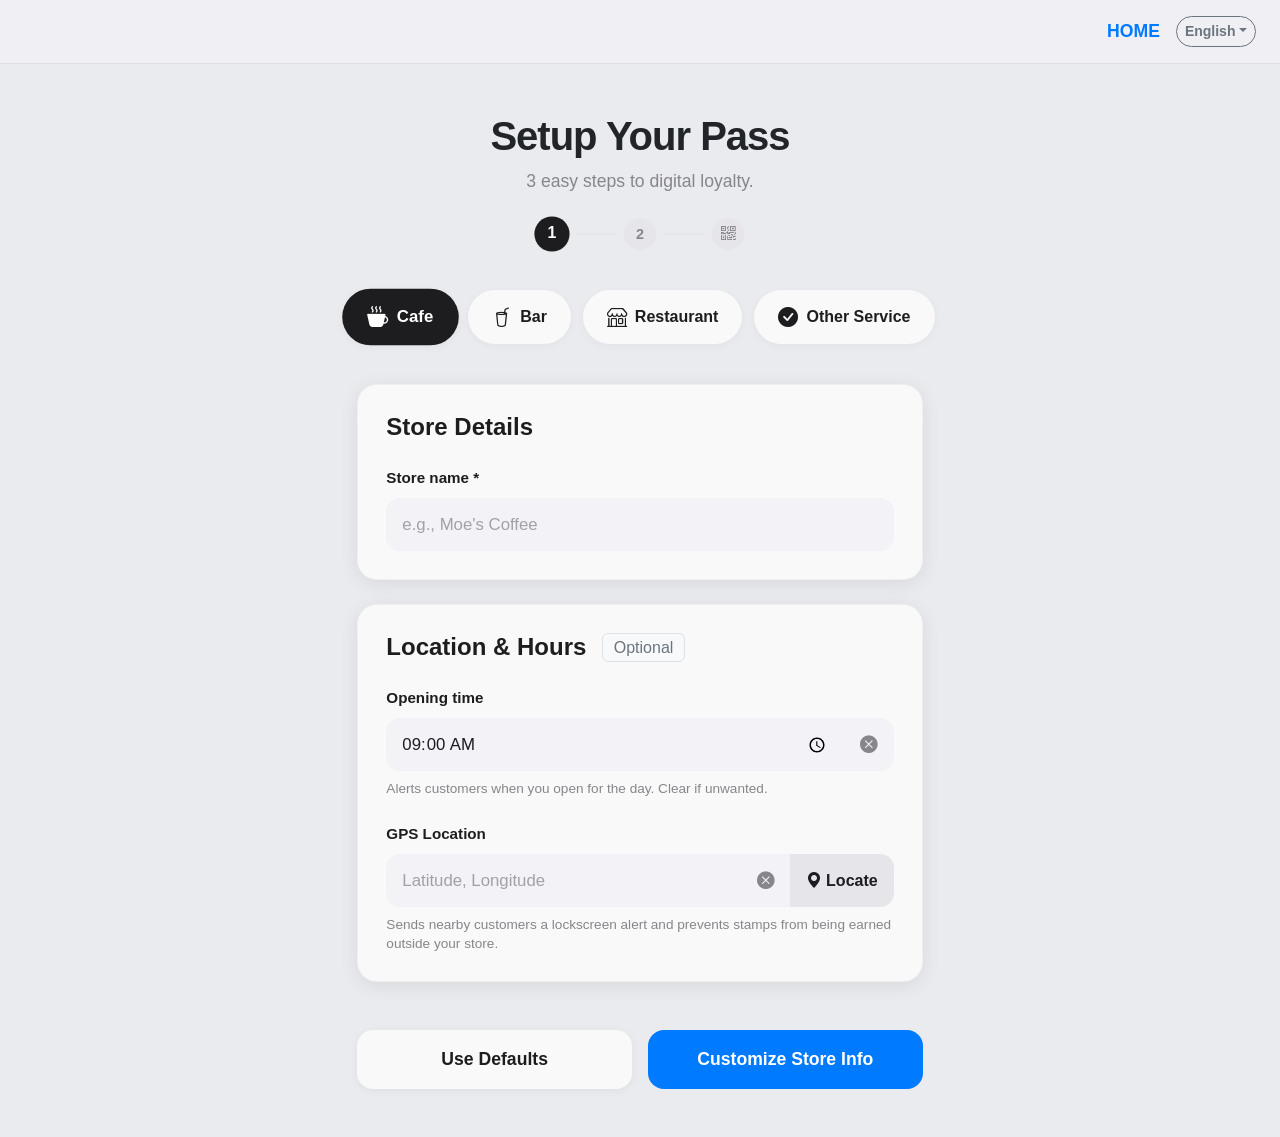
==== builder.html @ 90372409 "Update builder.html" ====
<!DOCTYPE html>
<html lang="en">
<head>
    <meta charset="utf-8" />
    <meta name="viewport" content="width=device-width, initial-scale=1, shrink-to-fit=no, viewport-fit=cover" />
    <title>Vouchr Builder</title>
    <link href="https://cdn.jsdelivr.net/npm/bootstrap-icons@1.11.0/font/bootstrap-icons.css" rel="stylesheet" />
    <link href="https://cdn.jsdelivr.net/npm/bootstrap@5.3.0/dist/css/bootstrap.min.css" rel="stylesheet" />
    <style>
        :root {
            --ios-blue: #007AFF;
            --ios-blue-dark: #0056B3;
            --ios-bg: #EAEBEE;
            --ios-card-bg: #f9f9f9;
            --ios-text: #1D1D1F;
            --ios-subtext: #86868B;
            --ios-border: #E5E5EA;
            --ios-black: #1D1D1F;
            --glass-bg: rgba(255, 255, 255, 0.72);
        }
        .navbar-custom .container-fluid {
            max-width: 100%;
        }
        .navbar-custom .navbar-toggler {
            padding: 0.25rem 0.5rem;
            color: var(--ios-text);
        }
        .navbar-custom .navbar-toggler-icon {
            background-image: url("data:image/svg+xml,%3csvg xmlns='http://www.w3.org/2000/svg' viewBox='0 0 30 30'%3e%3cpath stroke='rgba(29, 29, 31, 1)' stroke-linecap='round' stroke-miterlimit='10' stroke-width='2' d='M4 7h22M4 15h22M4 23h22'/%3e%3c/svg%3e");
        }
        .navbar-custom .navbar-collapse {
            background: rgba(255, 255, 255, 0.98);
            backdrop-filter: blur(20px);
            -webkit-backdrop-filter: blur(20px);
            padding: 1rem;
            border-radius: 16px;
            margin-top: 0.5rem;
            border: 1px solid rgba(0,0,0,0.05);
        }
        .navbar-custom .nav-link-custom {
            padding: 0.5rem 0;
            display: inline-block;
        }
        @media (min-width: 768px) {
        .navbar-custom .navbar-collapse {
            background: transparent;
            backdrop-filter: none;
            padding: 0;
            border: none;
            margin-top: 0;
        }
        .navbar-custom .nav-link-custom {
            padding: 0;
        }
        .navbar-custom .d-md-none {
            display: none !important;
        }
        }

        html { scroll-behavior: smooth; }
        body { background-color: var(--ios-bg); color: var(--ios-text); font-family: -apple-system, BlinkMacSystemFont, "SF Pro Display", sans-serif; -webkit-font-smoothing: antialiased; overflow-x: hidden; }
        
        /* Navbar */
        .navbar-custom { background: rgba(242, 242, 247, 0.7); backdrop-filter: blur(20px); -webkit-backdrop-filter: blur(20px); position: sticky; top: 0; z-index: 1000; padding: 1rem 0; border-bottom: 1px solid rgba(60,60,67,0.1); }
        .brand-logo { font-size: 1.1rem; font-weight: 600; color: var(--ios-blue); text-decoration: none; }
        
        /* App Layout */
        .app-container { max-width: 900px; margin: 3rem auto; padding: 0 20px; }
        
        /* Step Indicator */
        .steps-indicator { display: flex; align-items: center; justify-content: center; gap: 8px; margin-bottom: 2.5rem; }
        .step-dot { width: 32px; height: 32px; border-radius: 50%; background: #E5E5EA; color: var(--ios-subtext); display: flex; align-items: center; justify-content: center; font-weight: 700; font-size: 0.9rem; transition: all 0.3s; }
        .step-dot.active { background: var(--ios-black); color: white; transform: scale(1.1); }
        .step-line { height: 2px; width: 40px; background: #E5E5EA; transition: all 0.3s; }
        .step-line.active { background: var(--ios-black); }
        .tagline { text-align: center; color: var(--ios-subtext); font-weight: 500; font-size: 1.1rem; margin-bottom: 1.5rem; }

        /* Pills */
        .biz-type-container { display: flex; justify-content: center; gap: 12px; flex-wrap: wrap; margin-bottom: 2.5rem; }
        .biz-pill {
            background: var(--ios-card-bg); border: none; padding: 12px 24px;
            border-radius: 30px; font-weight: 600; font-size: 1rem; color: var(--ios-text);
            cursor: pointer; transition: all 0.2s cubic-bezier(0.16, 1, 0.3, 1); display: flex; align-items: center; gap: 8px;
            box-shadow: 0 2px 8px rgba(0,0,0,0.04);
        }
        .biz-pill:hover { transform: translateY(-2px); box-shadow: 0 4px 12px rgba(0,0,0,0.08); }
        .biz-pill.active { background: var(--ios-black); color: #FFFFFF; transform: scale(1.05); }

        /* Modern iOS Forms */
        .ios-card { background: var(--ios-card-bg); border-radius: 20px; padding: 28px; box-shadow: 0 4px 20px rgba(0,0,0,0.08); margin-bottom: 24px; border: 1px solid rgba(0,0,0,0.04); }
        .form-label { font-weight: 600; color: var(--ios-text); font-size: 0.95rem; margin-bottom: 8px; }
        .form-control { border-radius: 14px; border: none; padding: 14px 16px; font-size: 1.05rem; background: #F2F2F7; font-weight: 500; color: var(--ios-text); transition: all 0.2s; }
        .form-control::placeholder { color: #A1A1A6; font-weight: 400; }
        .form-control:focus { background: #FFFFFF; outline: none; box-shadow: 0 0 0 4px rgba(0,122,255,0.15); }
        .input-hint { font-size: 0.85rem; color: var(--ios-subtext); margin-top: 8px; line-height: 1.4; }
        
        /* Input Clear Buttons */
        .btn-clear { background: #F2F2F7; border: none; color: var(--ios-subtext); border-radius: 0 14px 14px 0; font-size: 1.1rem; padding: 0 16px; }
        .btn-clear:hover { color: #FF3B30; }
        .btn-loc { background: #E5E5EA; border: none; color: var(--ios-black); border-radius: 0 14px 14px 0; padding: 0 16px; font-weight: bold; transition: 0.2s; }
        .btn-loc:hover { background: #D1D1D6; }

        /* Live Preview Wallet Pass */
        .wallet-pass-preview {
            background: #000000; border-radius: 28px; overflow: hidden; width: 100%; max-width: 320px;
            margin: 0 auto; color: white; box-shadow: 0 20px 40px rgba(0,0,0,0.25); position: sticky; top: 100px;
            transition: all 0.3s;
        }
        .pass-header { padding: 24px; text-align: center; border-bottom: 1px solid rgba(255,255,255,0.1); }
        .pass-name-pill { font-size: 1.2rem; font-weight: 700; letter-spacing: -0.5px; }
        .pass-body { padding: 30px 20px 40px; text-align: center; }
        .stamp-grid { display: flex; flex-direction: column; gap: 16px; align-items: center; }
        .stamp-row { display: flex; gap: 12px; }
        .stamp-filled, .stamp-empty { width: 44px; height: 44px; border-radius: 50%; display: flex; align-items: center; justify-content: center; font-size: 1.2rem; }
        .stamp-filled { background: var(--ios-blue); color: white; box-shadow: 0 4px 10px rgba(0,122,255,0.3); }
        .stamp-empty { background: #2C2C2E; color: #636366; }
        .reward-text { font-weight: 600; font-size: 1rem; margin-top: 2rem; color: #E5E5EA; }

        /* Big Buttons */
        .btn-ios-primary { background: var(--ios-blue); color: white; font-weight: 700; font-size: 1.1rem; padding: 16px 24px; border-radius: 16px; border: none; width: 100%; transition: all 0.2s; display: flex; align-items: center; justify-content: center; gap: 8px;}
        .btn-ios-primary:hover { transform: scale(0.98); background: #006ee6; }
        #btnPrintCombined {
            white-space: normal;
            word-break: break-word;
            text-align: center;
            padding: 16px 12px;
            font-size: 1rem;
            gap: 6px;
        }

        @media (max-width: 576px) {
            #btnPrintCombined {
                font-size: 0.9rem;
                padding: 14px 10px;
            }
        }
        .btn-ios-outline { background: var(--ios-card-bg); color: var(--ios-text); box-shadow: 0 2px 10px rgba(0,0,0,0.05); font-weight: 700; font-size: 1.1rem; padding: 16px 24px; border-radius: 16px; border: none; width: 100%; transition: all 0.2s; display: flex; align-items: center; justify-content: center; gap: 8px;}
        #btnPrintWeekly {
            white-space: normal;
            word-break: break-word;
            text-align: center;
            padding: 16px 12px;
            font-size: 1rem;
            gap: 6px;
        }

        @media (max-width: 576px) {
            #btnPrintWeekly {
                font-size: 0.9rem;
                padding: 14px 10px;
            }
            .section-title {
                font-size: 1.8rem;
            }
        }
        .btn-ios-outline:hover { transform: scale(0.98); background: #FAFAFA; }
        
        .back-btn { color: var(--ios-subtext); cursor: pointer; font-weight: 600; display: inline-flex; align-items: center; margin-bottom: 2rem; transition: color 0.2s; font-size: 1rem; padding: 6px 10px; }
        .back-btn:hover { color: var(--ios-text); }

        #dynamicHeaderLeft {
            flex: 0 0 auto;
            min-width: 100px;
        }

        /* Screens */
        .wizard-screen { display: none; }
        .wizard-screen.active { display: block; animation: slideUp 0.5s cubic-bezier(0.16, 1, 0.3, 1); }
        @keyframes slideUp { from { opacity: 0; transform: translateY(20px); } to { opacity: 1; transform: translateY(0); } }

        /* Segmented Control */
        .segmented-control { display: flex; background: #E5E5EA; border-radius: 10px; padding: 4px; margin-bottom: 0.5rem; }
        .segmented-option { flex: 1; padding: 10px; border-radius: 8px; font-weight: 600; cursor: pointer; font-size: 0.9rem; text-align: center; color: var(--ios-subtext); transition: all 0.2s; }
        .segmented-option.active { background: #FFFFFF; color: var(--ios-text); box-shadow: 0 2px 6px rgba(0,0,0,0.06); }
        .security-desc { font-size: 0.9rem; color: var(--ios-subtext); min-height: 40px; text-align: center; font-weight: 500; }

        /* ------------------------------------- */
        /* STEP 3 FULLSCREEN DASHBOARD & TIPS   */
        /* ------------------------------------- */
        
        .dashboard-viewport {
            min-height: calc(100vh - 80px); /* Fits screen minus navbar */
            display: flex; flex-direction: column; align-items: center; justify-content: center;
            position: relative; padding-bottom: 4rem;
        }

        .qr-stage { background: #FFFFFF; border-radius: 28px; padding: 2.5rem; box-shadow: 0 8px 30px rgba(0,0,0,0.04); text-align: center; width: 100%; max-width: 500px; margin: 0 auto; }
        #combinedQr { display: flex; justify-content: center; padding: 15px; margin: 1.5rem 0; }
        #combinedQr canvas { max-width: 100%; height: auto; border-radius: 16px; box-shadow: 0 8px 20px rgba(0,0,0,0.08); }

        /* Bouncing Scroll Arrow */
        .scroll-down-arrow {
            font-size: 2rem; color: #A1A1A6; animation: bounce 2s infinite; text-decoration: none;
            display: flex; flex-direction: column; align-items: center; margin-top: 2rem;
        }
        .scroll-down-arrow span { font-size: 0.85rem; font-weight: 700; text-transform: uppercase; letter-spacing: 1px; margin-bottom: -5px; color: #A1A1A6;}
        .scroll-down-arrow:hover { color: var(--ios-black); }
        @keyframes bounce { 0%, 20%, 50%, 80%, 100% { transform: translateY(0); } 40% { transform: translateY(-12px); } 60% { transform: translateY(-6px); } }

        /* The Inspiration Section (Like index.html) */
        .inspiration-section { padding: 6rem 0; background-color: #FFFFFF; border-top: 1px solid #E5E5EA; margin-top: 2rem; }
        .section-title { font-size: 2.5rem; font-weight: 800; letter-spacing: -1px; margin-bottom: 1rem; color: var(--ios-black); }
        .section-subtitle { font-size: 1.2rem; color: var(--ios-subtext); font-weight: 500; margin-bottom: 4rem; max-width: 600px; margin-left: auto; margin-right: auto; }
        
        .tip-card { text-align: left; height: 100%; display: flex; flex-direction: column;}
        .tip-card h3 { font-weight: 700; font-size: 1.4rem; margin-top: 1.5rem; margin-bottom: 0.5rem; color: var(--ios-text); }
        .tip-card p { font-size: 1.05rem; color: var(--ios-subtext); line-height: 1.5; font-weight: 400; }
        
        /* Image Placeholders - Ready for real images */
        .image-placeholder {
            width: 100%; aspect-ratio: 4/3; background-color: #F2F2F7; border-radius: 24px;
            display: flex; align-items: center; justify-content: center;
            color: #C6C6C8; font-size: 3rem; overflow: hidden; position: relative;
            box-shadow: inset 0 2px 10px rgba(0,0,0,0.02);
            transition: transform 0.3s cubic-bezier(0.16, 1, 0.3, 1);
        }
        .tip-card:hover .image-placeholder { transform: scale(1.02); }
        .image-placeholder img { width: 100%; height: 100%; object-fit: cover; position: absolute; top: 0; left: 0; }

        /* Backup/Restore Buttons */
        .backup-restore-container { display: flex; gap: 12px; justify-content: center; margin-top: 1.5rem; flex-wrap: wrap; }
        .btn-backup, .btn-restore { background: transparent; border: 1px solid #C6C6C8; color: var(--ios-subtext); padding: 8px 16px; border-radius: 20px; font-size: 0.85rem; font-weight: 600; cursor: pointer; transition: all 0.2s; }
        .btn-backup:hover, .btn-restore:hover { background: #E5E5EA; color: var(--ios-text); }
        #restoreInput { display: none; }
        .backup-status { font-size: 0.85rem; font-weight: 500; margin-top: 8px; text-align: center; }
        .strategic-list {
            padding-left: 16px;
        }

        /* Footer Marquee */
        .marquee-wrapper { width: 100%; overflow: hidden; background: #FFFFFF; padding: 2rem 0; white-space: nowrap; border-top: 1px solid #E5E5EA; }
        .marquee-track { display: inline-flex; gap: 4rem; animation: marquee 30s linear infinite; }
        .marquee-item { display: flex; align-items: center; gap: 12px; font-weight: 600; color: var(--ios-subtext); font-size: 1.05rem; }
        @keyframes marquee { 0% { transform: translateX(0); } 100% { transform: translateX(-50%); } }
        .marquee-wrapper {
            padding: 2rem 0 3rem 0;
        }       
        .marquee-wrapper + footer {
            border-top: 1px solid var(--ios-border);
            padding-top: 2rem;
        }   

        /* Footer */
        footer { background: #FFFFFF; border-top: 1px solid var(--ios-border); padding: 4rem 0 2rem; }
        .footer-links a { color: var(--ios-subtext); text-decoration: none; font-size: 0.9rem; margin: 0 12px; transition: color 0.2s; }
        .footer-links a:hover { color: var(--ios-black); }
    </style>
</head>
<body>

<nav class="navbar-custom navbar navbar-expand-md">
    <div class="container-fluid px-4">
        <!-- Left Side: Dynamic Back Button Container (always visible) -->
        <div id="dynamicHeaderLeft" class="d-flex align-items-center">
            <!-- Populated dynamically by JavaScript -->
        </div>
        
        <!-- Right Side: Brand + Toggler -->
        <div class="d-flex align-items-center gap-2">
            <a href="index.html" class="brand-logo d-md-none" data-i18n="nav_home">HOME</a>
            <button class="navbar-toggler border-0" type="button" data-bs-toggle="collapse" data-bs-target="#builderNavMenu" aria-controls="builderNavMenu" aria-expanded="false" aria-label="Toggle navigation">
                <span class="navbar-toggler-icon"></span>
            </button>
        </div>

        <!-- Collapsible menu (HOME + Language Switcher) -->
        <div class="collapse navbar-collapse" id="builderNavMenu">
            <ul class="navbar-nav ms-auto align-items-center gap-2 gap-md-3">
                <li class="nav-item"><a href="index.html" class="brand-logo nav-link-custom" data-i18n="nav_home">HOME</a></li>
                <li class="nav-item">
                    <div class="dropdown d-inline-block">
                        <button class="btn btn-sm btn-outline-secondary dropdown-toggle" type="button" data-bs-toggle="dropdown" aria-expanded="false" style="border-radius:20px; font-weight:600;" data-i18n="lang_en">English</button>
                        <ul class="dropdown-menu dropdown-menu-end">
                            <li><a class="dropdown-item" href="#" onclick="changeLanguage('en')" data-i18n="lang_en">English</a></li>
                            <li><a class="dropdown-item" href="#" onclick="changeLanguage('es')" data-i18n="lang_es">Spanish</a></li>
                            <li><a class="dropdown-item" href="#" onclick="changeLanguage('fr')" data-i18n="lang_fr">French</a></li>
                            <li><a class="dropdown-item" href="#" onclick="changeLanguage('de')" data-i18n="lang_de">German</a></li>
                            <li><a class="dropdown-item" href="#" onclick="changeLanguage('ja')" data-i18n="lang_ja">日本語</a></li>
                            <li><a class="dropdown-item" href="#" onclick="changeLanguage('ko')" data-i18n="lang_ko">한국어</a></li>
                            <li><a class="dropdown-item" href="#" onclick="changeLanguage('pt')" data-i18n="lang_pt">Português</a></li>
                            <li><a class="dropdown-item" href="#" onclick="changeLanguage('da')" data-i18n="lang_da">Dansk</a></li>
                            <li><a class="dropdown-item" href="#" onclick="changeLanguage('sv')" data-i18n="lang_sv">Svenska</a></li>
                        </ul>
                    </div>
                </li>
            </ul>
        </div>
    </div>
</nav>

<main class="flex-grow-1">
    
    <!-- STEPS 1 & 2 CONTAINER -->
    <div class="app-container" id="formContainer">
        <div class="text-center">
            <h2 class="display-6 fw-bold mb-2 text-dark" style="letter-spacing: -1px;" data-i18n="builder_setup_title">Setup Your Pass</h2>
            <p class="tagline" data-i18n="builder_tagline">3 easy steps to digital loyalty.</p>

            <div class="steps-indicator" id="stepDotsContainer">
                <div class="step-dot active" data-step="1">1</div>
                <div class="step-line" id="line1"></div>
                <div class="step-dot" data-step="2">2</div>
                <div class="step-line" id="line2"></div>
                <div class="step-dot" data-step="3"><i class="bi bi-qr-code"></i></div>
            </div>

            <div class="biz-type-container mt-4" id="bizPills">
                <div class="biz-pill active" data-type="cafe" data-icon="bi-cup-hot-fill" data-reward="Free Coffee after 8 stamps"><i class="bi bi-cup-hot-fill fs-5"></i> <span data-i18n="biz_pill_cafe">Cafe</span></div>
                <div class="biz-pill" data-type="bar" data-icon="bi-cup-straw" data-reward="Free Drink after 8 stamps"><i class="bi bi-cup-straw fs-5"></i> <span data-i18n="biz_pill_bar">Bar</span></div>
                <div class="biz-pill" data-type="restaurant" data-icon="bi-shop" data-reward="20% Off after 6 stamps"><i class="bi bi-shop fs-5"></i> <span data-i18n="biz_pill_restaurant">Restaurant</span></div>
                <div class="biz-pill" data-type="other" data-icon="bi-check-circle-fill" data-reward="10% Off after 8 stamps"><i class="bi bi-check-circle-fill fs-5"></i> <span data-i18n="biz_pill_other">Other Service</span></div>
            </div>
        </div>

        <!-- STEP 1 -->
        <div id="screen1" class="wizard-screen active">
            <div class="row justify-content-center">
                <div class="col-lg-8">
                    
                    <div class="ios-card">
                        <h5 class="fw-bold mb-4 fs-4" data-i18n="step1_title">Store Details</h5>
                        <div class="mb-0">
                            <label class="form-label" data-i18n="label_store_name">Store name *</label>
                            <input type="text" id="storeName" class="form-control" data-i18n-placeholder="placeholder_store_name" placeholder="e.g., Moe's Coffee" maxlength="30" required>
                        </div>
                    </div>

                    <div class="ios-card">
                        <h5 class="fw-bold mb-4 fs-4 d-flex align-items-center" data-i18n="label_location_hours">Location & Hours <span class="badge bg-light text-secondary ms-3 fs-6 fw-normal border" data-i18n="label_optional">Optional</span></h5>
                        
                        <div class="mb-4">
                            <label class="form-label" data-i18n="label_opening_time">Opening time</label>
                            <div class="input-group">
                                <input type="time" id="openingTime" class="form-control" value="09:00">
                                <button class="btn btn-clear" type="button" onclick="document.getElementById('openingTime').value=''"><i class="bi bi-x-circle-fill"></i></button>
                            </div>
                            <div class="input-hint" data-i18n="hint_opening_time">Alerts customers when you open for the day. Clear if unwanted.</div>
                        </div>

                        <div class="mb-0">
                            <label class="form-label" data-i18n="label_gps_location">GPS Location</label>
                            <div class="input-group">
                                <input type="text" id="location" class="form-control" data-i18n-placeholder="placeholder_gps_location" placeholder="Latitude, Longitude">
                                <button class="btn btn-clear" type="button" onclick="document.getElementById('location').value=''"><i class="bi bi-x-circle-fill"></i></button>
                                <button class="btn btn-loc" type="button" id="btnGetLoc"><i class="bi bi-geo-alt-fill"></i> Locate</button>
                            </div>
                            <div class="input-hint" data-i18n="hint_gps_location">Enables localized lockscreen alerts when nearby.</div>
                        </div>
                    </div>

                    <div class="d-flex flex-column flex-md-row gap-3 mt-5">
                        <button class="btn-ios-outline flex-fill py-3" id="btnSkip" data-i18n="btn_skip">Use Defaults</button>
                        <button class="btn-ios-primary flex-fill py-3" id="btnCustomize" data-i18n="btn_customize">Customize Store Info</button>
                    </div>
                </div>
            </div>
        </div>

       <!-- STEP 2 -->
        <div id="screen2" class="wizard-screen">
            <div class="row g-5">
                <div class="col-lg-7">
                    
                    <div class="ios-card">
                        <h5 class="fw-bold mb-4 fs-4" data-i18n="step2_title">Design & Rewards</h5>
                        <div class="mb-4">
                            <label class="form-label" data-i18n="label_display_name">Display name</label>
                            <input type="text" id="displayName" class="form-control" data-i18n-placeholder="placeholder_display_name" placeholder="Moe's Coffee" maxlength="20">
                            <div class="input-hint" data-i18n="hint_display_name">What will display on the customers card. Max 30 characters.</div>
                        </div>

                        <div class="mb-0">
                            <label class="form-label" data-i18n="label_reward_desc">Reward description</label>
                            <input type="text" id="rewardDesc" class="form-control" value="Free coffee after 8 stamps" maxlength="30">
                        </div>
                        <div class="input-hint" data-i18n="hint_reward_desc">Max 30 characters (e.g., Free drinks after 8 stamps).</div>
                    </div>

                    <div class="ios-card">
                        <h5 class="fw-bold mb-4 fs-4 d-flex align-items-center" data-i18n="label_loyalty_rules">Loyalty Rules <span class="badge bg-light text-secondary ms-3 fs-6 fw-normal border" data-i18n="label_optional">Optional</span></h5>
                        <div class="mb-4">
                            <label class="form-label" data-i18n="label_expiry">Card expiry date</label>
                            <div class="input-group">
                                <input type="date" id="expiryDate" class="form-control" max="2030-12-31">
                                <button class="btn btn-clear" type="button" onclick="document.getElementById('expiryDate').value=''"><i class="bi bi-x-circle-fill"></i></button>
                            </div>
                        </div>

                        <div class="row mb-4 g-2">
                            <div class="col-6">
                                <label class="form-label" data-i18n="label_happy_hour_start">Happy hour start</label>
                                <div class="input-group">
                                    <input type="time" id="bonusStart" class="form-control">
                                    <button class="btn btn-clear" type="button" onclick="document.getElementById('bonusStart').value=''"><i class="bi bi-x-circle-fill"></i></button>
                                </div>
                            </div>
                            <div class="col-6">
                                <label class="form-label" data-i18n="label_happy_hour_end">Happy hour end</label>
                                <div class="input-group">
                                    <input type="time" id="bonusEnd" class="form-control">
                                    <button class="btn btn-clear" type="button" onclick="document.getElementById('bonusEnd').value=''"><i class="bi bi-x-circle-fill"></i></button>
                                </div>
                            </div>
                            <div class="col-12"><div class="input-hint" data-i18n="hint_happy_hour">Earn 2 stamps instead of 1. Clear both to disable.</div></div>
                        </div>

                        <div class="mb-0">
                            <label class="form-label" data-i18n="label_remind_days">Remind after inactivity (days)</label>
                            <div class="input-group">
                                <input type="number" id="remindDays" class="form-control" data-i18n-placeholder="placeholder_remind_days" placeholder="e.g., 14" min="1" max="365" oninput="if(this.value > 365) this.value = 365;">
                                <button class="btn btn-clear" type="button" onclick="document.getElementById('remindDays').value=''"><i class="bi bi-x-circle-fill"></i></button>
                            </div>
                            <div class="input-hint" data-i18n="hint_remind_days">Local notification if no visit in this many days (Max 365).</div>
                        </div>
                    </div>

                    <div class="mt-5">
                        <button class="btn-ios-primary py-3 fs-5" id="btnCreateShop" data-i18n="btn_create_qr">Get Store QR</button>
                    </div>
                </div>
                
                <div class="col-lg-5 d-none d-lg-block">
                    <!-- Sticky Live Preview -->
                    <div class="wallet-pass-preview" id="walletPassPreview">
                        <div class="pass-header">
                            <div class="pass-name-pill" id="previewPassName">Moe's Coffee</div>
                        </div>
                        <div class="pass-body">
                            <div id="previewStamps" class="stamp-grid"></div>
                            <div class="reward-text" id="previewReward">Free coffee after 8 stamps</div>
                        </div>
                    </div>
                </div>
            </div>
        </div>
    </div> <!-- /formContainer -->

    <!-- STEP 3: DASHBOARD & TIPS -->
    <div id="screen3" class="wizard-screen">
        
        <!-- The QR Viewport -->
        <div class="dashboard-viewport px-3 pt-4">
            <div class="container d-flex flex-column align-items-center">
                <div class="qr-stage">
                    <h3 class="fw-bold mb-4" data-i18n="step3_title">Your QR Code</h3>
                    
                    <div class="segmented-control mx-auto mb-3">
                        <span class="segmented-option" data-mode="basic" data-i18n="sec_mode_basic">Basic</span>
                        <span class="segmented-option active" data-mode="simple" data-i18n="sec_mode_simple">Simple</span>
                        <span class="segmented-option" data-mode="secure" data-i18n="sec_mode_secure">Secure</span>
                    </div>
                    <p id="securityDesc" class="security-desc mb-3" data-i18n="sec_desc_simple">Medium security – Customers can only stamp once per day. QR codes expire daily and require customers to be physically near your store to stamp. Prevents old QR reuse and screenshot sharing. Requires refreshing the QR code daily (refresh the page or print fresh). Recommended for most stores.</p>
                    
                    <div id="combinedQr"></div>
                    
                    <div class="d-flex flex-column gap-3 mt-4 mx-auto">
                        <button class="btn-ios-primary w-100 py-3" id="btnPrintCombined"><i class="bi bi-printer-fill"></i> <span data-i18n="btn_print_today">Print Today's QR Code</span></button>
                        <button class="btn-ios-outline w-100 py-3" id="btnPrintWeekly"><i class="bi bi-calendar-week-fill"></i> <span data-i18n="btn_print_weekly">Print 7-Day Batch</span></button>
                    </div>
                    
                    <div class="backup-restore-container mt-4 pt-4 border-top">
                        <button class="btn-backup" id="btnBackup"><i class="bi bi-cloud-arrow-down-fill me-1"></i> <span data-i18n="btn_backup">Backup</span></button>
                        <button class="btn-restore" id="btnRestore"><i class="bi bi-cloud-arrow-up-fill me-1"></i> <span data-i18n="btn_restore">Restore</span></button>
                        <input type="file" id="restoreInput" accept=".json" />
                    </div>
                    <div id="backupStatus" class="backup-status"></div>
                </div>

            </div>
        </div>

        <div class="marquee-wrapper">
            <div class="marquee-track">
                <div class="marquee-item" data-i18n="marquee_example_1">(New York)</div>
                <div class="marquee-item">•</div>
                <div class="marquee-item" data-i18n="marquee_example_2">(Berlin)</div>
                <div class="marquee-item">•</div>
                <div class="marquee-item" data-i18n="marquee_example_3">(Austin)</div>
                <div class="marquee-item">•</div>
                <div class="marquee-item" data-i18n="marquee_example_4">(Paris)</div>
                <div class="marquee-item">•</div>
                <div class="marquee-item" data-i18n="marquee_example_5">(Munich)</div>
                <div class="marquee-item">•</div>
                <!-- Duplicate for seamless loop -->
                <div class="marquee-item" data-i18n="marquee_example_1">(New York)</div>
                <div class="marquee-item">•</div>
                <div class="marquee-item" data-i18n="marquee_example_2">(Berlin)</div>
                <div class="marquee-item">•</div>
                <div class="marquee-item" data-i18n="marquee_example_3">(Austin)</div>
                <div class="marquee-item">•</div>
                <div class="marquee-item" data-i18n="marquee_example_4">(Paris)</div>
                <div class="marquee-item">•</div>
                <div class="marquee-item" data-i18n="marquee_example_5">(Munich)</div>
                <div class="marquee-item">•</div>
            </div>
        </div>

        <footer>
    <div class="container px-4 text-center">
<div class="brand-logo justify-content-center mb-4">
  <img src="images/VOUCHRLOGO.png" alt="Vouchr" height="35" style="margin-right: 2px;">
  <span data-i18n="footer_brand">Vouchr Store Builder</span>
</div>        <div class="footer-links mb-4">
            <a href="privacy.html" data-i18n="footer_privacy">Privacy Policy</a>
            <a href="terms.html" data-i18n="footer_terms">Terms of Service</a>
            <a href="mailto:develop@pocketenginestudio.com" data-i18n="footer_contact">Contact Us</a>
        </div>
        <p class="text-muted small mb-0" data-i18n="footer_copyright">&copy; 2026 PocketEngine Studio LLC. All rights reserved.</p>
    </div>
</footer>

    </div> <!-- /screen3 -->

</main>

<script src="js/nacl-fast.min.js"></script>
<script src="js/nacl-util.min.js"></script>
<script src="js/qrcode.min.js"></script>
<script src="https://cdn.jsdelivr.net/npm/bootstrap@5.3.0/dist/js/bootstrap.bundle.min.js"></script>
<script src="js/i18n.js"></script>

<script>
    // Input Sanitization
    function sanitize(input) { return input.replace(/[^a-zA-Z0-9\s\-'\.&\/\(\)!?_+=:,]/g, '').substring(0, 40); }
    document.getElementById('storeName').addEventListener('input', function() { 
        this.value = sanitize(this.value); 
        document.getElementById('displayName').value = this.value.substring(0, 20); 
        updatePreview(); 
    });
    document.getElementById('displayName').addEventListener('input', function() { this.value = sanitize(this.value); updatePreview(); });
    document.getElementById('rewardDesc').addEventListener('input', function() { this.value = sanitize(this.value); updatePreview(); });

    // GPS Auto-detect
    document.getElementById('btnGetLoc').addEventListener('click', () => {
    if (navigator.geolocation) {
        navigator.geolocation.getCurrentPosition(
            (pos) => {
                document.getElementById('location').value = 
                    `${pos.coords.latitude.toFixed(6)}, ${pos.coords.longitude.toFixed(6)}`;
            },
            (err) => {
                let msg = 'Unable to retrieve location. ';
                switch (err.code) {
                    case err.PERMISSION_DENIED:
                        msg += 'Please enable location permissions in your browser settings.';
                        break;
                    case err.POSITION_UNAVAILABLE:
                        msg += 'GPS signal unavailable. Try moving to an open area.';
                        break;
                    case err.TIMEOUT:
                        msg += 'Location request timed out. Try again.';
                        break;
                    default:
                        msg += 'Unknown error.';
                }
                alert(msg);
            },
            { enableHighAccuracy: true, timeout: 10000, maximumAge: 60000 }
        );
    } else {
        alert('Geolocation is not supported by this browser.');
    }
});
=function checkStorageReliability() {
    try {
        const testKey = '__vouchr_test__';
        localStorage.setItem(testKey, '1');
        localStorage.removeItem(testKey);
        return true;
    } catch (e) {
        return false;
    }
}

document.addEventListener('DOMContentLoaded', () => {
    if (!checkStorageReliability()) {
        const statusEl = document.getElementById('backupStatus');
        if (statusEl) {
            statusEl.innerHTML = `⚠️ <strong>Storage Restricted:</strong> Private mode detected. Download a backup to preserve store data.`;
            statusEl.style.color = '#FF9500';
        }
    }
});

document.addEventListener('DOMContentLoaded', () => {
    if (!checkStorageReliability()) {
        const statusEl = document.getElementById('backupStatus');
        if (statusEl) {
            statusEl.innerHTML = `⚠️ <strong>Storage Restricted:</strong> Private mode detected. Download a backup to preserve store data.`;
            statusEl.style.color = '#FF9500';
        }
    }
});

let activeIcon = 'bi-cup-hot-fill';
let activeType = 'cafe';
document.querySelectorAll('.biz-pill').forEach(pill => {
    pill.addEventListener('click', function() {
        document.querySelectorAll('.biz-pill').forEach(p => p.classList.remove('active'));
        this.classList.add('active');
        activeIcon = this.dataset.icon;
        activeType = this.dataset.type;
        document.getElementById('rewardDesc').value = this.dataset.reward;
        updatePreview();
    });
});

function updatePreview() {
    const rawName = document.getElementById('displayName').value || document.getElementById('storeName').value || "Store Name";
    document.getElementById('previewPassName').textContent = rawName.substring(0, 20);
    const stampsDiv = document.getElementById('previewStamps'); 
    stampsDiv.innerHTML = '';
    
    for (let row = 0; row < 2; row++) {
        const rowDiv = document.createElement('div'); 
        rowDiv.className = 'stamp-row';
        for (let col = 0; col < 4; col++) {
            const idx = row * 4 + col;
            const circle = document.createElement('div');
            circle.className = idx < 3 ? 'stamp-filled' : 'stamp-empty'; 
            circle.innerHTML = `<i class="bi ${activeIcon}"></i>`;
            rowDiv.appendChild(circle);
        }
        stampsDiv.appendChild(rowDiv);
    }
    document.getElementById('previewReward').textContent = document.getElementById('rewardDesc').value || 'Reward description';
}
updatePreview();

// Navigation and Screens
const s1 = document.getElementById('screen1');
const s2 = document.getElementById('screen2');
const s3 = document.getElementById('screen3');
const formContainer = document.getElementById('formContainer');

function show(stepNum) { 
    [s1, s2, s3].forEach(el => el.classList.remove('active')); 
    document.getElementById('screen' + stepNum).classList.add('active'); 
    
    if(stepNum === 3) {
        formContainer.style.display = 'none';
    } else {
        formContainer.style.display = 'block';
    }

    const headerLeft = document.getElementById('dynamicHeaderLeft');
    if (stepNum === 1) {
        headerLeft.innerHTML = ``; 
    } else if (stepNum === 2) {
        headerLeft.innerHTML = `<div class="back-btn mb-0 mt-1" onclick="show(1)" style="font-size: 1rem;"><i class="bi bi-arrow-left me-1"></i> Back</div>`;
    } else if (stepNum === 3) {
        headerLeft.innerHTML = `<div class="back-btn mb-0 mt-1" onclick="show(2)" style="font-size: 1rem; padding-left: 0;"><i class="bi bi-arrow-left me-1"></i> Back</div>`;
    }

    window.scrollTo(0,0);
    
    document.querySelectorAll('.step-dot').forEach(dot => {
        dot.classList.toggle('active', parseInt(dot.dataset.step) <= stepNum);
    });
    document.getElementById('line1').classList.toggle('active', stepNum >= 2);
    document.getElementById('line2').classList.toggle('active', stepNum >= 3);
}

// Store Creation Logic
let storeData = {}; 
let keyPair = null;
function uuidv4() { return ([1e7]+-1e3+-4e3+-8e3+-1e11).replace(/[018]/g, c => (c ^ crypto.getRandomValues(new Uint8Array(1))[0] & 15 >> c / 4).toString(16)); }

function isValidLocation(loc) {
    if (!loc) return true;
    const parts = loc.split(',');
    if (parts.length !== 2) return false;
    const lat = parseFloat(parts[0].trim());
    const lng = parseFloat(parts[1].trim());
    if (isNaN(lat) || isNaN(lng)) return false;
    if (lat < -90 || lat > 90) return false;
    if (lng < -180 || lng > 180) return false;
    return true;
}

async function createStore(skip) {
    const sn = document.getElementById('storeName').value;
    if (!sn) {
        alert('Please enter a Store Name first.');
        return false;
    }
    
    keyPair = nacl.sign.keyPair();
    const hhs = document.getElementById('bonusStart').value;
    const hhe = document.getElementById('bonusEnd').value;
    const remindInput = document.getElementById('remindDays').value;
    
        storeData = {
        sid: uuidv4(), 
        sn: skip ? sn : (document.getElementById('displayName').value || sn), 
        loc: document.getElementById('location').value || null,
        pk: nacl.util.encodeBase64(keyPair.publicKey),
        tz: Intl.DateTimeFormat().resolvedOptions().timeZone || 'UTC',
        ct: { 
            dn: skip ? sn : (document.getElementById('displayName').value || sn),
            rd: skip ? 'Reward' : document.getElementById('rewardDesc').value,
            ot: skip ? null : (document.getElementById('openingTime').value || null),
            exp: skip ? null : (document.getElementById('expiryDate').value || null),
            bh: skip ? null : (hhs && hhe ? [hhs, hhe] : null),
            rad: skip ? null : (remindInput ? Math.min(parseInt(remindInput), 365).toString() : null),
            t: activeType
        }
    };

    // Validate GPS location
    if (storeData.loc && !isValidLocation(storeData.loc)) {
        alert('Please enter a valid GPS location (e.g., 37.7749,-122.4194) or leave it empty.');
        return false;
    }

    localStorage.setItem('storePrivateKey', nacl.util.encodeBase64(keyPair.secretKey));
    localStorage.setItem('storeData', JSON.stringify(storeData));
    return true;
}

document.getElementById('btnSkip').addEventListener('click', async () => { if (await createStore(true)) { generateQR(); show(3); }});
document.getElementById('btnCustomize').addEventListener('click', () => { show(2); });
document.getElementById('btnCreateShop').addEventListener('click', async () => { if (await createStore(false)) { generateQR(); show(3); }});
    // Security Segmented Control
    const securityDescriptions = {
        'basic': 'Low security – Customers can only stamp once per day. Your QR code never changes, so you print it once and use it forever. No date, location, or signature checks. Best for low-traffic areas where fraud is not a concern.',
        'simple': 'Medium security – Customers can only stamp once per day. QR codes expire daily and require customers to be physically near your store to stamp. Prevents old QR reuse and screenshot sharing. Requires refreshing the QR code daily (refresh the page or print fresh). Recommended for most stores.',
        'secure': 'High security – All the protection of Simple mode, plus cryptographic signing that prevents QR tampering and forgery. The app cryptographically verifies every scan against your stores private key. Requires refreshing the QR code daily (refresh the page or print fresh). Perfect for busy, high-value stores where fraud prevention is critical.'
    };

    document.querySelectorAll('.segmented-option').forEach(opt => {
        opt.addEventListener('click', function() {
            document.querySelectorAll('.segmented-option').forEach(o => o.classList.remove('active'));
            this.classList.add('active'); 
            const mode = this.dataset.mode;
            const key = 'sec_desc_' + mode + '_fixed';
            const translatedText = translations[key] || translations['sec_desc_' + mode];
            document.getElementById('securityDesc').textContent = translatedText;
            generateQR();
        });
    });

    function generateQR() {
        const container = document.getElementById('combinedQr'); 
        container.innerHTML = '';
        const mode = document.querySelector('.segmented-option.active').dataset.mode;
        
        const payload = { 
            sid: storeData.sid, sn: storeData.sn, pk: storeData.pk, ct: storeData.ct, m: mode, tz: storeData.tz || 'UTC'
        };

        if (storeData.loc) {
            payload.loc = storeData.loc;
        }

        if (mode === 'simple' || mode === 'secure') {
            payload.d = new Date().toISOString().split('T')[0];
        }
        if (mode === 'secure') {
            const sk = nacl.util.decodeBase64(localStorage.getItem('storePrivateKey'));
            payload.sig = nacl.util.encodeBase64(nacl.sign.detached(nacl.util.decodeUTF8(storeData.sid + payload.d), sk));
        }
        
        const payloadStr = JSON.stringify(payload);
        const encodedPayload = encodeURIComponent(payloadStr);
        const qrUrl = `https://vouchrdigital.pocketenginestudio.com/get.html?payload=${encodedPayload}`;
        
        new QRCode(container, {
            text: qrUrl, width: 340, height: 340, colorDark: "#1D1D1F", colorLight: "#ffffff", correctLevel: QRCode.CorrectLevel.H
        });
    }

    document.getElementById('btnPrintCombined').addEventListener('click', () => {
        const c = document.querySelector('#combinedQr canvas');
        if (c) { 
            const w = window.open('','_blank'); 
            w.document.write(`<div style="text-align:center;padding:40px;font-family:-apple-system, sans-serif;">
                <h1 style="font-size:3.5rem; margin-bottom: 10px; font-weight: 800; letter-spacing: -1px;">${storeData.sn}</h1>
                <p style="font-size:1.5rem; color: #86868B; margin-bottom: 50px; font-weight: 500;">Scan to collect your loyalty stamp</p>
                <img src="${c.toDataURL()}" style="width:400px; height:400px; border-radius:20px;">
            </div>`); 
            w.document.close();
            setTimeout(() => w.print(), 200); 
        }
    });

    // Print Weekly Batch
    document.getElementById('btnPrintWeekly').addEventListener('click', () => {
        const mode = document.querySelector('.segmented-option.active').dataset.mode;
        const w = window.open('','_blank'); 
        let html = `<div style="text-align:center;font-family:-apple-system, sans-serif;">`;
        
        const hiddenDiv = document.createElement('div');
        const daysToPrint = mode === 'basic' ? 1 : 7; 

        for(let i = 0; i < daysToPrint; i++) {
            let targetDate = new Date();
            targetDate.setDate(targetDate.getDate() + i);
            let dateStr = targetDate.toISOString().split('T')[0];
            let displayDate = targetDate.toLocaleDateString(undefined, { weekday: 'long', month: 'short', day: 'numeric' });

            const payload = { sid: storeData.sid, sn: storeData.sn, pk: storeData.pk, ct: storeData.ct, m: mode, tz: storeData.tz || 'UTC' };
            if (mode === 'simple' || mode === 'secure') { payload.d = dateStr; }
            if (mode === 'secure') {
                const sk = nacl.util.decodeBase64(localStorage.getItem('storePrivateKey'));
                payload.sig = nacl.util.encodeBase64(nacl.sign.detached(nacl.util.decodeUTF8(storeData.sid + payload.d), sk));
            }
            
            hiddenDiv.innerHTML = '';
            new QRCode(hiddenDiv, {
                text: `https://vouchrdigital.pocketenginestudio.com/get.html?payload=${encodeURIComponent(JSON.stringify(payload))}`,
                width: 400, height: 400, colorDark: "#1D1D1F", colorLight: "#ffffff", correctLevel: QRCode.CorrectLevel.H
            });
            
            let canvas = hiddenDiv.querySelector('canvas');
            
            html += `
            <div style="page-break-after: always; padding: 40px;">
                <h1 style="font-size:3.5rem; margin-bottom: 5px; font-weight: 800; letter-spacing: -1px;">${storeData.sn}</h1>
                <h2 style="font-size:2rem; color: #007AFF; margin-bottom: 10px; font-weight: 700;">${mode === 'basic' ? 'Standard Pass' : displayDate}</h2>
                <p style="font-size:1.5rem; color: #86868B; margin-bottom: 50px; font-weight: 500;">Scan to collect your loyalty stamp</p>
                <img src="${canvas.toDataURL()}" style="width:400px; height:400px; border-radius:20px;">
            </div>`;
        }
        html += `</div>`;
        w.document.write(html);
        w.document.close();
        setTimeout(() => w.print(), 500);
    });

    // Backup / Restore
    document.getElementById('btnBackup').addEventListener('click', function() {
        const privateKey = localStorage.getItem('storePrivateKey');
        const storeDataRaw = localStorage.getItem('storeData');
        if (!storeDataRaw) {
            document.getElementById('backupStatus').textContent = 'No data to backup.';
            document.getElementById('backupStatus').style.color = '#FF3B30';
            return;
        }
        const backupData = { storeData: JSON.parse(storeDataRaw), privateKey: privateKey, exportedAt: new Date().toISOString() };
        const blob = new Blob([JSON.stringify(backupData, null, 2)], { type: 'application/json' });
        const url = URL.createObjectURL(blob);
        const a = document.createElement('a');
        a.href = url; a.download = `vouchr_backup_${new Date().toISOString().slice(0,10)}.json`;
        document.body.appendChild(a); a.click(); document.body.removeChild(a); URL.revokeObjectURL(url);
        document.getElementById('backupStatus').textContent = 'Backup downloaded successfully!';
        document.getElementById('backupStatus').style.color = '#34C759';
    });

    document.getElementById('btnRestore').addEventListener('click', () => document.getElementById('restoreInput').click());

    document.getElementById('restoreInput').addEventListener('change', function(e) {
        const file = e.target.files[0];
        if (!file) return;
        const reader = new FileReader();
        reader.onload = function(event) {
            try {
                const backupData = JSON.parse(event.target.result);
                if (!backupData.storeData || !backupData.privateKey) throw new Error('Invalid backup file.');
                localStorage.setItem('storeData', JSON.stringify(backupData.storeData));
                localStorage.setItem('storePrivateKey', backupData.privateKey);
                document.getElementById('backupStatus').textContent = 'Restore successful! Reloading...';
                document.getElementById('backupStatus').style.color = '#34C759';
                setTimeout(() => window.location.reload(), 1500);
            } catch (err) {
                document.getElementById('backupStatus').textContent = 'Restore failed.';
                document.getElementById('backupStatus').style.color = '#FF3B30';
            }
        };
        reader.readAsText(file);
        e.target.value = '';
    });

    // Check Existing Data on Load
    if (localStorage.getItem('storeData')) { 
        storeData = JSON.parse(localStorage.getItem('storeData')); 
        
        document.getElementById('storeName').value = storeData.sn;
        document.getElementById('displayName').value = storeData.ct.dn || storeData.sn;
        document.getElementById('location').value = storeData.loc || '';
        document.getElementById('rewardDesc').value = storeData.ct.rd || '';
        document.getElementById('openingTime').value = storeData.ct.ot || '';
        document.getElementById('expiryDate').value = storeData.ct.exp || '';
        if(storeData.ct.bh) {
            document.getElementById('bonusStart').value = storeData.ct.bh[0] || '';
            document.getElementById('bonusEnd').value = storeData.ct.bh[1] || '';
        }
        document.getElementById('remindDays').value = storeData.ct.rad || '';
        
        updatePreview();
        generateQR(); 
        show(3); 
    }
</script>

<script>
    (function() {
        const isStandalone = window.navigator.standalone || 
                             window.matchMedia('(display-mode: standalone)').matches;
        const isSafari = /^((?!chrome|android).)*safari/i.test(navigator.userAgent);
        
        const bannerDismissed = localStorage.getItem('vouchr-install-dismissed') === 'true';
        
        if (!isStandalone && isSafari && !bannerDismissed) {
            setTimeout(() => {
                document.getElementById('installBanner').classList.add('visible');
            }, 1500);
        }

        
        window.dismissInstallBanner = function() {
            document.getElementById('installBanner').classList.remove('visible');
            localStorage.setItem('vouchr-install-dismissed', 'true');
        };

        document.getElementById('installAppBtn').addEventListener('click', function() {
            alert(
                '📱 How to install Vouchr on your Home Screen:\n\n' +
                '1. Tap the Share icon (square with arrow) at the bottom of Safari\n' +
                '2. Scroll down and tap "Add to Home Screen"\n' +
                '3. Tap "Add" in the top right corner\n\n' +
                'This will keep your store data safe and make Vouchr feel like a native app!'
            );
            dismissInstallBanner();
        });
    })();
</script>
</body>

</html>
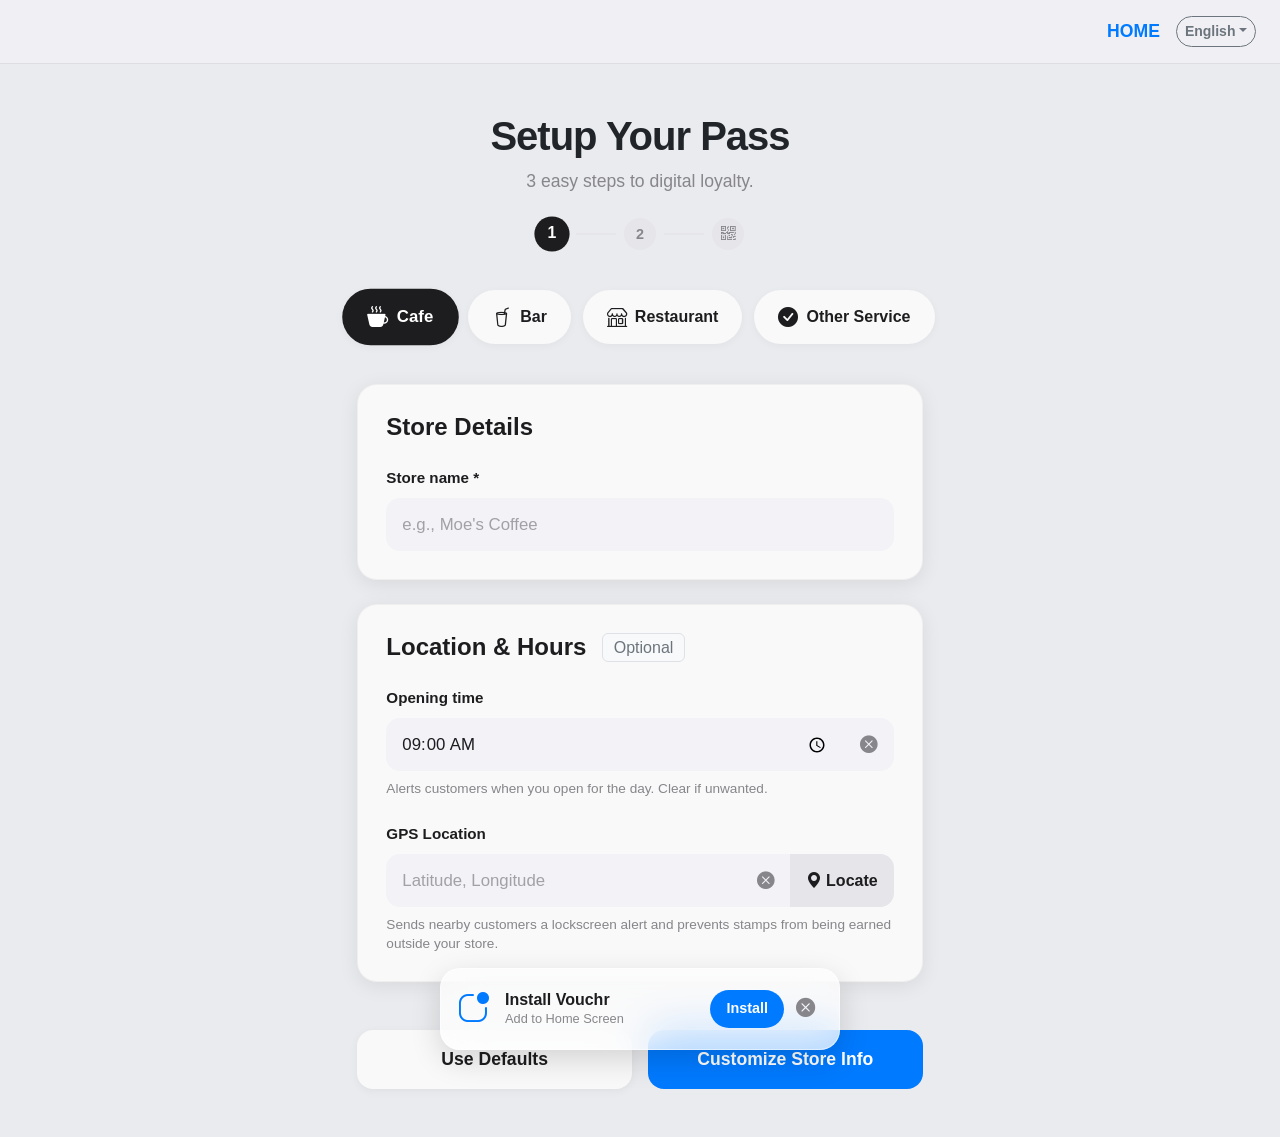
==== commit de46c6cf: "Add install banner for app installation prompt" ====
--- a/builder.html
+++ b/builder.html
@@ -59,14 +59,14 @@
 
         html { scroll-behavior: smooth; }
         body { background-color: var(--ios-bg); color: var(--ios-text); font-family: -apple-system, BlinkMacSystemFont, "SF Pro Display", sans-serif; -webkit-font-smoothing: antialiased; overflow-x: hidden; }
-        
+
         /* Navbar */
         .navbar-custom { background: rgba(242, 242, 247, 0.7); backdrop-filter: blur(20px); -webkit-backdrop-filter: blur(20px); position: sticky; top: 0; z-index: 1000; padding: 1rem 0; border-bottom: 1px solid rgba(60,60,67,0.1); }
         .brand-logo { font-size: 1.1rem; font-weight: 600; color: var(--ios-blue); text-decoration: none; }
-        
+
         /* App Layout */
         .app-container { max-width: 900px; margin: 3rem auto; padding: 0 20px; }
-        
+
         /* Step Indicator */
         .steps-indicator { display: flex; align-items: center; justify-content: center; gap: 8px; margin-bottom: 2.5rem; }
         .step-dot { width: 32px; height: 32px; border-radius: 50%; background: #E5E5EA; color: var(--ios-subtext); display: flex; align-items: center; justify-content: center; font-weight: 700; font-size: 0.9rem; transition: all 0.3s; }
@@ -93,7 +93,7 @@
         .form-control::placeholder { color: #A1A1A6; font-weight: 400; }
         .form-control:focus { background: #FFFFFF; outline: none; box-shadow: 0 0 0 4px rgba(0,122,255,0.15); }
         .input-hint { font-size: 0.85rem; color: var(--ios-subtext); margin-top: 8px; line-height: 1.4; }
-        
+
         /* Input Clear Buttons */
         .btn-clear { background: #F2F2F7; border: none; color: var(--ios-subtext); border-radius: 0 14px 14px 0; font-size: 1.1rem; padding: 0 16px; }
         .btn-clear:hover { color: #FF3B30; }
@@ -154,7 +154,7 @@
             }
         }
         .btn-ios-outline:hover { transform: scale(0.98); background: #FAFAFA; }
-        
+
         .back-btn { color: var(--ios-subtext); cursor: pointer; font-weight: 600; display: inline-flex; align-items: center; margin-bottom: 2rem; transition: color 0.2s; font-size: 1rem; padding: 6px 10px; }
         .back-btn:hover { color: var(--ios-text); }
 
@@ -177,7 +177,7 @@
         /* ------------------------------------- */
         /* STEP 3 FULLSCREEN DASHBOARD & TIPS   */
         /* ------------------------------------- */
-        
+
         .dashboard-viewport {
             min-height: calc(100vh - 80px); /* Fits screen minus navbar */
             display: flex; flex-direction: column; align-items: center; justify-content: center;
@@ -201,11 +201,11 @@
         .inspiration-section { padding: 6rem 0; background-color: #FFFFFF; border-top: 1px solid #E5E5EA; margin-top: 2rem; }
         .section-title { font-size: 2.5rem; font-weight: 800; letter-spacing: -1px; margin-bottom: 1rem; color: var(--ios-black); }
         .section-subtitle { font-size: 1.2rem; color: var(--ios-subtext); font-weight: 500; margin-bottom: 4rem; max-width: 600px; margin-left: auto; margin-right: auto; }
-        
+
         .tip-card { text-align: left; height: 100%; display: flex; flex-direction: column;}
         .tip-card h3 { font-weight: 700; font-size: 1.4rem; margin-top: 1.5rem; margin-bottom: 0.5rem; color: var(--ios-text); }
         .tip-card p { font-size: 1.05rem; color: var(--ios-subtext); line-height: 1.5; font-weight: 400; }
-        
+
         /* Image Placeholders - Ready for real images */
         .image-placeholder {
             width: 100%; aspect-ratio: 4/3; background-color: #F2F2F7; border-radius: 24px;
@@ -238,7 +238,45 @@
         .marquee-wrapper + footer {
             border-top: 1px solid var(--ios-border);
             padding-top: 2rem;
-        }   
+        }
+        /* Install Banner */
+        #installBanner {
+            position: fixed;
+            bottom: -150px; /* hidden by default */
+            left: 50%;
+            transform: translateX(-50%);
+            width: 90%;
+            max-width: 400px;
+            background: var(--glass-bg);
+            backdrop-filter: blur(20px);
+            -webkit-backdrop-filter: blur(20px);
+            padding: 16px;
+            border-radius: 20px;
+            box-shadow: 0 10px 30px rgba(0,0,0,0.15);
+            display: flex;
+            align-items: center;
+            justify-content: space-between;
+            transition: bottom 0.5s cubic-bezier(0.16, 1, 0.3, 1);
+            z-index: 9999;
+            border: 1px solid rgba(255,255,255,0.5);
+        }
+        #installBanner.visible {
+            bottom: 30px;
+        }
+        .install-text h6 { margin: 0; font-weight: 700; font-size: 1rem; color: var(--ios-text); }
+        .install-text p { margin: 0; font-size: 0.8rem; color: var(--ios-subtext); }
+        #installAppBtn {
+            background: var(--ios-blue);
+            color: white;
+            border: none;
+            padding: 8px 16px;
+            border-radius: 20px;
+            font-weight: 600;
+            font-size: 0.9rem;
+        }
+        .btn-close-banner {
+            background: none; border: none; color: var(--ios-subtext); font-size: 1.2rem; padding: 0 8px;
+        }
 
         /* Footer */
         footer { background: #FFFFFF; border-top: 1px solid var(--ios-border); padding: 4rem 0 2rem; }
@@ -254,7 +292,7 @@
         <div id="dynamicHeaderLeft" class="d-flex align-items-center">
             <!-- Populated dynamically by JavaScript -->
         </div>
-        
+
         <!-- Right Side: Brand + Toggler -->
         <div class="d-flex align-items-center gap-2">
             <a href="index.html" class="brand-logo d-md-none" data-i18n="nav_home">HOME</a>
@@ -289,7 +327,7 @@
 </nav>
 
 <main class="flex-grow-1">
-    
+
     <!-- STEPS 1 & 2 CONTAINER -->
     <div class="app-container" id="formContainer">
         <div class="text-center">
@@ -316,7 +354,7 @@
         <div id="screen1" class="wizard-screen active">
             <div class="row justify-content-center">
                 <div class="col-lg-8">
-                    
+
                     <div class="ios-card">
                         <h5 class="fw-bold mb-4 fs-4" data-i18n="step1_title">Store Details</h5>
                         <div class="mb-0">
@@ -327,7 +365,7 @@
 
                     <div class="ios-card">
                         <h5 class="fw-bold mb-4 fs-4 d-flex align-items-center" data-i18n="label_location_hours">Location & Hours <span class="badge bg-light text-secondary ms-3 fs-6 fw-normal border" data-i18n="label_optional">Optional</span></h5>
-                        
+
                         <div class="mb-4">
                             <label class="form-label" data-i18n="label_opening_time">Opening time</label>
                             <div class="input-group">
@@ -360,7 +398,7 @@
         <div id="screen2" class="wizard-screen">
             <div class="row g-5">
                 <div class="col-lg-7">
-                    
+
                     <div class="ios-card">
                         <h5 class="fw-bold mb-4 fs-4" data-i18n="step2_title">Design & Rewards</h5>
                         <div class="mb-4">
@@ -418,7 +456,7 @@
                         <button class="btn-ios-primary py-3 fs-5" id="btnCreateShop" data-i18n="btn_create_qr">Get Store QR</button>
                     </div>
                 </div>
-                
+
                 <div class="col-lg-5 d-none d-lg-block">
                     <!-- Sticky Live Preview -->
                     <div class="wallet-pass-preview" id="walletPassPreview">
@@ -437,27 +475,27 @@
 
     <!-- STEP 3: DASHBOARD & TIPS -->
     <div id="screen3" class="wizard-screen">
-        
+
         <!-- The QR Viewport -->
         <div class="dashboard-viewport px-3 pt-4">
             <div class="container d-flex flex-column align-items-center">
                 <div class="qr-stage">
                     <h3 class="fw-bold mb-4" data-i18n="step3_title">Your QR Code</h3>
-                    
+
                     <div class="segmented-control mx-auto mb-3">
                         <span class="segmented-option" data-mode="basic" data-i18n="sec_mode_basic">Basic</span>
                         <span class="segmented-option active" data-mode="simple" data-i18n="sec_mode_simple">Simple</span>
                         <span class="segmented-option" data-mode="secure" data-i18n="sec_mode_secure">Secure</span>
                     </div>
                     <p id="securityDesc" class="security-desc mb-3" data-i18n="sec_desc_simple">Medium security – Customers can only stamp once per day. QR codes expire daily and require customers to be physically near your store to stamp. Prevents old QR reuse and screenshot sharing. Requires refreshing the QR code daily (refresh the page or print fresh). Recommended for most stores.</p>
-                    
+
                     <div id="combinedQr"></div>
-                    
+
                     <div class="d-flex flex-column gap-3 mt-4 mx-auto">
                         <button class="btn-ios-primary w-100 py-3" id="btnPrintCombined"><i class="bi bi-printer-fill"></i> <span data-i18n="btn_print_today">Print Today's QR Code</span></button>
                         <button class="btn-ios-outline w-100 py-3" id="btnPrintWeekly"><i class="bi bi-calendar-week-fill"></i> <span data-i18n="btn_print_weekly">Print 7-Day Batch</span></button>
                     </div>
-                    
+
                     <div class="backup-restore-container mt-4 pt-4 border-top">
                         <button class="btn-backup" id="btnBackup"><i class="bi bi-cloud-arrow-down-fill me-1"></i> <span data-i18n="btn_backup">Backup</span></button>
                         <button class="btn-restore" id="btnRestore"><i class="bi bi-cloud-arrow-up-fill me-1"></i> <span data-i18n="btn_restore">Restore</span></button>
@@ -511,6 +549,21 @@
 
     </div> <!-- /screen3 -->
 
+<!-- INSTALL BANNER -->
+    <div id="installBanner">
+        <div class="d-flex align-items-center gap-3">
+            <i class="bi bi-app-indicator fs-2" style="color: var(--ios-blue);"></i>
+            <div class="install-text">
+                <h6>Install Vouchr</h6>
+                <p>Add to Home Screen</p>
+            </div>
+        </div>
+        <div class="d-flex align-items-center gap-1">
+            <button id="installAppBtn">Install</button>
+            <button class="btn-close-banner" onclick="dismissInstallBanner()"><i class="bi bi-x-circle-fill"></i></button>
+        </div>
+    </div>
+
 </main>
 
 <script src="js/nacl-fast.min.js"></script>
@@ -524,6 +577,7 @@
     function sanitize(input) { return input.replace(/[^a-zA-Z0-9\s\-'\.&\/\(\)!?_+=:,]/g, '').substring(0, 40); }
     document.getElementById('storeName').addEventListener('input', function() { 
         this.value = sanitize(this.value); 
+        // Sync and strictly enforce the 20 character limit by cutting off excess
         document.getElementById('displayName').value = this.value.substring(0, 20); 
         updatePreview(); 
     });
@@ -561,13 +615,16 @@
         alert('Geolocation is not supported by this browser.');
     }
 });
-=function checkStorageReliability() {
+// Accurate Private / Restricted Storage Test
+function checkStorageReliability() {
     try {
         const testKey = '__vouchr_test__';
         localStorage.setItem(testKey, '1');
         localStorage.removeItem(testKey);
+        return true; // Storage is fully working
         return true;
     } catch (e) {
+        return false; // Restricted or Private Mode
         return false;
     }
 }
@@ -592,6 +649,7 @@
     }
 });
 
+// Business Type Pills & Preview Logic
 let activeIcon = 'bi-cup-hot-fill';
 let activeType = 'cafe';
 document.querySelectorAll('.biz-pill').forEach(pill => {
@@ -610,7 +668,7 @@
     document.getElementById('previewPassName').textContent = rawName.substring(0, 20);
     const stampsDiv = document.getElementById('previewStamps'); 
     stampsDiv.innerHTML = '';
-    
+
     for (let row = 0; row < 2; row++) {
         const rowDiv = document.createElement('div'); 
         rowDiv.className = 'stamp-row';
@@ -636,7 +694,7 @@
 function show(stepNum) { 
     [s1, s2, s3].forEach(el => el.classList.remove('active')); 
     document.getElementById('screen' + stepNum).classList.add('active'); 
-    
+
     if(stepNum === 3) {
         formContainer.style.display = 'none';
     } else {
@@ -653,7 +711,7 @@
     }
 
     window.scrollTo(0,0);
-    
+
     document.querySelectorAll('.step-dot').forEach(dot => {
         dot.classList.toggle('active', parseInt(dot.dataset.step) <= stepNum);
     });
@@ -684,12 +742,12 @@
         alert('Please enter a Store Name first.');
         return false;
     }
-    
+
     keyPair = nacl.sign.keyPair();
     const hhs = document.getElementById('bonusStart').value;
     const hhe = document.getElementById('bonusEnd').value;
     const remindInput = document.getElementById('remindDays').value;
-    
+
         storeData = {
         sid: uuidv4(), 
         sn: skip ? sn : (document.getElementById('displayName').value || sn), 
@@ -733,7 +791,9 @@
             document.querySelectorAll('.segmented-option').forEach(o => o.classList.remove('active'));
             this.classList.add('active'); 
             const mode = this.dataset.mode;
+            // Use translations instead of hardcoded English
             const key = 'sec_desc_' + mode + '_fixed';
+            // Get the translated text from i18n
             const translatedText = translations[key] || translations['sec_desc_' + mode];
             document.getElementById('securityDesc').textContent = translatedText;
             generateQR();
@@ -744,11 +804,12 @@
         const container = document.getElementById('combinedQr'); 
         container.innerHTML = '';
         const mode = document.querySelector('.segmented-option.active').dataset.mode;
-        
+
         const payload = { 
             sid: storeData.sid, sn: storeData.sn, pk: storeData.pk, ct: storeData.ct, m: mode, tz: storeData.tz || 'UTC'
         };
 
+        // NEW: Ensure the location coordinates are injected into the QR payload!
         if (storeData.loc) {
             payload.loc = storeData.loc;
         }
@@ -760,16 +821,17 @@
             const sk = nacl.util.decodeBase64(localStorage.getItem('storePrivateKey'));
             payload.sig = nacl.util.encodeBase64(nacl.sign.detached(nacl.util.decodeUTF8(storeData.sid + payload.d), sk));
         }
-        
+
         const payloadStr = JSON.stringify(payload);
         const encodedPayload = encodeURIComponent(payloadStr);
         const qrUrl = `https://vouchrdigital.pocketenginestudio.com/get.html?payload=${encodedPayload}`;
-        
+
         new QRCode(container, {
             text: qrUrl, width: 340, height: 340, colorDark: "#1D1D1F", colorLight: "#ffffff", correctLevel: QRCode.CorrectLevel.H
         });
     }
 
+    // Print Single
     document.getElementById('btnPrintCombined').addEventListener('click', () => {
         const c = document.querySelector('#combinedQr canvas');
         if (c) { 
@@ -789,7 +851,7 @@
         const mode = document.querySelector('.segmented-option.active').dataset.mode;
         const w = window.open('','_blank'); 
         let html = `<div style="text-align:center;font-family:-apple-system, sans-serif;">`;
-        
+
         const hiddenDiv = document.createElement('div');
         const daysToPrint = mode === 'basic' ? 1 : 7; 
 
@@ -805,15 +867,15 @@
                 const sk = nacl.util.decodeBase64(localStorage.getItem('storePrivateKey'));
                 payload.sig = nacl.util.encodeBase64(nacl.sign.detached(nacl.util.decodeUTF8(storeData.sid + payload.d), sk));
             }
-            
+
             hiddenDiv.innerHTML = '';
             new QRCode(hiddenDiv, {
                 text: `https://vouchrdigital.pocketenginestudio.com/get.html?payload=${encodeURIComponent(JSON.stringify(payload))}`,
                 width: 400, height: 400, colorDark: "#1D1D1F", colorLight: "#ffffff", correctLevel: QRCode.CorrectLevel.H
             });
-            
+
             let canvas = hiddenDiv.querySelector('canvas');
-            
+
             html += `
             <div style="page-break-after: always; padding: 40px;">
                 <h1 style="font-size:3.5rem; margin-bottom: 5px; font-weight: 800; letter-spacing: -1px;">${storeData.sn}</h1>
@@ -874,7 +936,7 @@
     // Check Existing Data on Load
     if (localStorage.getItem('storeData')) { 
         storeData = JSON.parse(localStorage.getItem('storeData')); 
-        
+
         document.getElementById('storeName').value = storeData.sn;
         document.getElementById('displayName').value = storeData.ct.dn || storeData.sn;
         document.getElementById('location').value = storeData.loc || '';
@@ -886,7 +948,7 @@
             document.getElementById('bonusEnd').value = storeData.ct.bh[1] || '';
         }
         document.getElementById('remindDays').value = storeData.ct.rad || '';
-        
+
         updatePreview();
         generateQR(); 
         show(3); 
@@ -894,25 +956,30 @@
 </script>
 
 <script>
+    // Add to Home Screen Detection & Prompt
     (function() {
         const isStandalone = window.navigator.standalone || 
                              window.matchMedia('(display-mode: standalone)').matches;
         const isSafari = /^((?!chrome|android).)*safari/i.test(navigator.userAgent);
-        
+
+        // Check if user has dismissed the banner before
         const bannerDismissed = localStorage.getItem('vouchr-install-dismissed') === 'true';
-        
+
+        // Only show if NOT standalone, IN Safari (iOS), and NOT dismissed
         if (!isStandalone && isSafari && !bannerDismissed) {
             setTimeout(() => {
                 document.getElementById('installBanner').classList.add('visible');
             }, 1500);
         }
 
+        // Dismiss handler
         
         window.dismissInstallBanner = function() {
             document.getElementById('installBanner').classList.remove('visible');
             localStorage.setItem('vouchr-install-dismissed', 'true');
         };
 
+        // Install button – shows instructions
         document.getElementById('installAppBtn').addEventListener('click', function() {
             alert(
                 '📱 How to install Vouchr on your Home Screen:\n\n' +
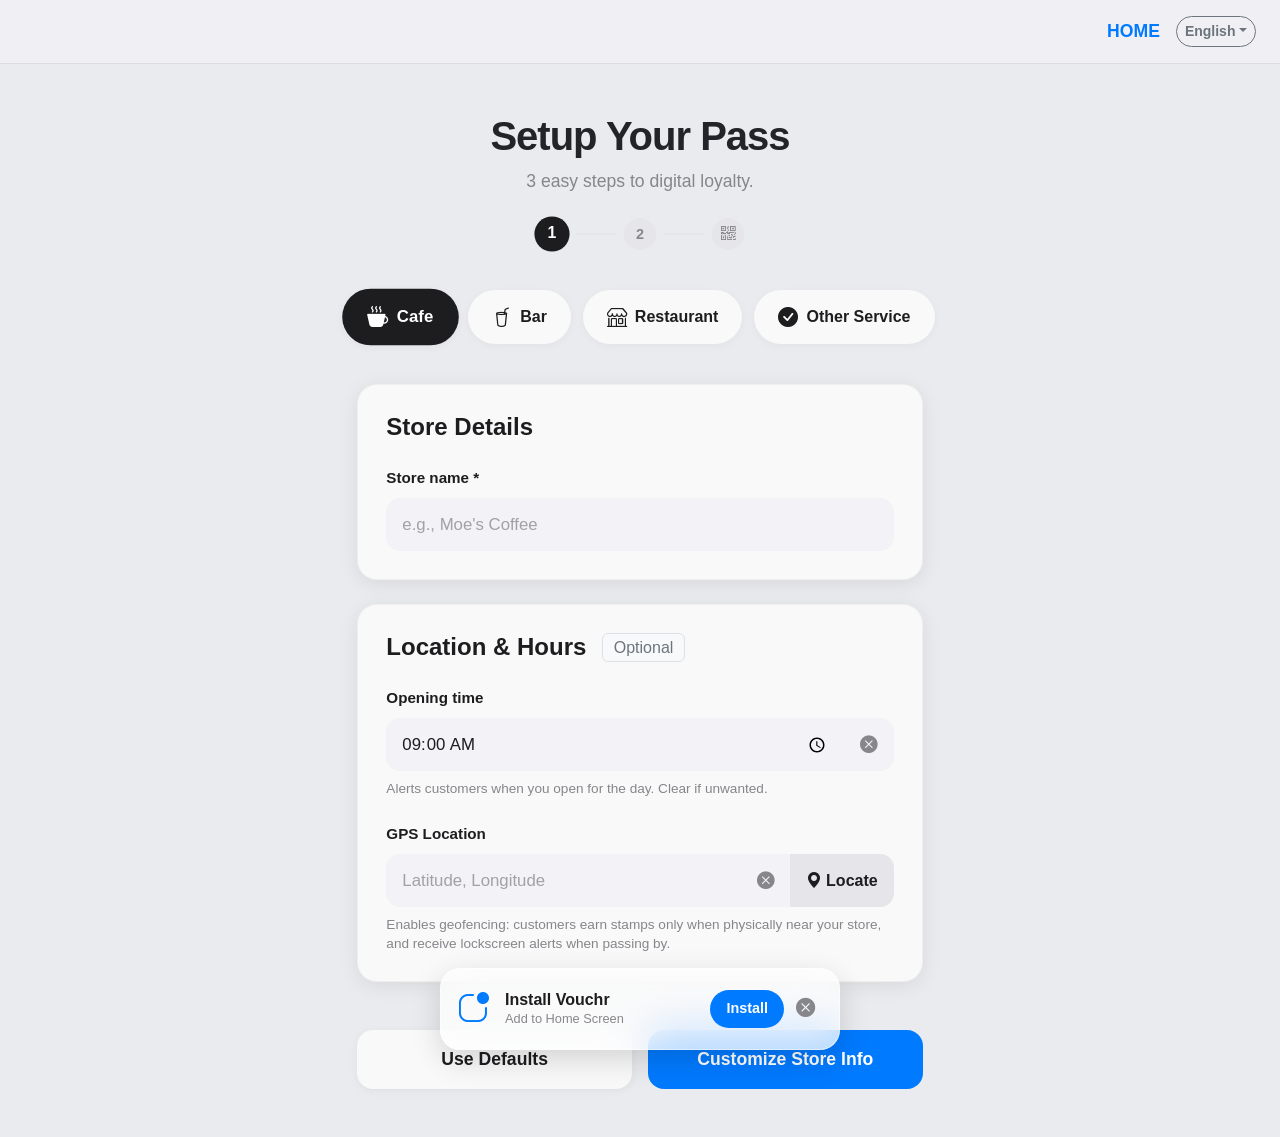
==== commit 9027fd69: "validation fix, UI fix, Start New Store button, QR auto‑regenerates on all field changes, Security m" ====
--- a/builder.html
+++ b/builder.html
@@ -7,6 +7,7 @@
     <link href="https://cdn.jsdelivr.net/npm/bootstrap-icons@1.11.0/font/bootstrap-icons.css" rel="stylesheet" />
     <link href="https://cdn.jsdelivr.net/npm/bootstrap@5.3.0/dist/css/bootstrap.min.css" rel="stylesheet" />
     <style>
+        /* ─── All your existing CSS goes here (copy from your current <style> block) ─── */
         :root {
             --ios-blue: #007AFF;
             --ios-blue-dark: #0056B3;
@@ -18,94 +19,38 @@
             --ios-black: #1D1D1F;
             --glass-bg: rgba(255, 255, 255, 0.72);
         }
-        .navbar-custom .container-fluid {
-            max-width: 100%;
-        }
-        .navbar-custom .navbar-toggler {
-            padding: 0.25rem 0.5rem;
-            color: var(--ios-text);
-        }
-        .navbar-custom .navbar-toggler-icon {
-            background-image: url("data:image/svg+xml,%3csvg xmlns='http://www.w3.org/2000/svg' viewBox='0 0 30 30'%3e%3cpath stroke='rgba(29, 29, 31, 1)' stroke-linecap='round' stroke-miterlimit='10' stroke-width='2' d='M4 7h22M4 15h22M4 23h22'/%3e%3c/svg%3e");
-        }
-        .navbar-custom .navbar-collapse {
-            background: rgba(255, 255, 255, 0.98);
-            backdrop-filter: blur(20px);
-            -webkit-backdrop-filter: blur(20px);
-            padding: 1rem;
-            border-radius: 16px;
-            margin-top: 0.5rem;
-            border: 1px solid rgba(0,0,0,0.05);
-        }
-        .navbar-custom .nav-link-custom {
-            padding: 0.5rem 0;
-            display: inline-block;
-        }
-        @media (min-width: 768px) {
-        .navbar-custom .navbar-collapse {
-            background: transparent;
-            backdrop-filter: none;
-            padding: 0;
-            border: none;
-            margin-top: 0;
-        }
-        .navbar-custom .nav-link-custom {
-            padding: 0;
-        }
-        .navbar-custom .d-md-none {
-            display: none !important;
-        }
-        }
-
+        .navbar-custom .container-fluid { max-width: 100%; }
+        .navbar-custom .navbar-toggler { padding: 0.25rem 0.5rem; color: var(--ios-text); }
+        .navbar-custom .navbar-toggler-icon { background-image: url("data:image/svg+xml,%3csvg xmlns='http://www.w3.org/2000/svg' viewBox='0 0 30 30'%3e%3cpath stroke='rgba(29, 29, 31, 1)' stroke-linecap='round' stroke-miterlimit='10' stroke-width='2' d='M4 7h22M4 15h22M4 23h22'/%3e%3c/svg%3e"); }
+        .navbar-custom .navbar-collapse { background: rgba(255,255,255,0.98); backdrop-filter: blur(20px); -webkit-backdrop-filter: blur(20px); padding: 1rem; border-radius: 16px; margin-top: 0.5rem; border: 1px solid rgba(0,0,0,0.05); }
+        .navbar-custom .nav-link-custom { padding: 0.5rem 0; display: inline-block; }
+        @media (min-width: 768px) { .navbar-custom .navbar-collapse { background: transparent; backdrop-filter: none; padding: 0; border: none; margin-top: 0; } .navbar-custom .nav-link-custom { padding: 0; } .navbar-custom .d-md-none { display: none !important; } }
         html { scroll-behavior: smooth; }
         body { background-color: var(--ios-bg); color: var(--ios-text); font-family: -apple-system, BlinkMacSystemFont, "SF Pro Display", sans-serif; -webkit-font-smoothing: antialiased; overflow-x: hidden; }
-
-        /* Navbar */
-        .navbar-custom { background: rgba(242, 242, 247, 0.7); backdrop-filter: blur(20px); -webkit-backdrop-filter: blur(20px); position: sticky; top: 0; z-index: 1000; padding: 1rem 0; border-bottom: 1px solid rgba(60,60,67,0.1); }
+        .navbar-custom { background: rgba(242,242,247,0.7); backdrop-filter: blur(20px); -webkit-backdrop-filter: blur(20px); position: sticky; top: 0; z-index: 1000; padding: 1rem 0; border-bottom: 1px solid rgba(60,60,67,0.1); }
         .brand-logo { font-size: 1.1rem; font-weight: 600; color: var(--ios-blue); text-decoration: none; }
-
-        /* App Layout */
         .app-container { max-width: 900px; margin: 3rem auto; padding: 0 20px; }
-
-        /* Step Indicator */
         .steps-indicator { display: flex; align-items: center; justify-content: center; gap: 8px; margin-bottom: 2.5rem; }
         .step-dot { width: 32px; height: 32px; border-radius: 50%; background: #E5E5EA; color: var(--ios-subtext); display: flex; align-items: center; justify-content: center; font-weight: 700; font-size: 0.9rem; transition: all 0.3s; }
         .step-dot.active { background: var(--ios-black); color: white; transform: scale(1.1); }
         .step-line { height: 2px; width: 40px; background: #E5E5EA; transition: all 0.3s; }
         .step-line.active { background: var(--ios-black); }
         .tagline { text-align: center; color: var(--ios-subtext); font-weight: 500; font-size: 1.1rem; margin-bottom: 1.5rem; }
-
-        /* Pills */
         .biz-type-container { display: flex; justify-content: center; gap: 12px; flex-wrap: wrap; margin-bottom: 2.5rem; }
-        .biz-pill {
-            background: var(--ios-card-bg); border: none; padding: 12px 24px;
-            border-radius: 30px; font-weight: 600; font-size: 1rem; color: var(--ios-text);
-            cursor: pointer; transition: all 0.2s cubic-bezier(0.16, 1, 0.3, 1); display: flex; align-items: center; gap: 8px;
-            box-shadow: 0 2px 8px rgba(0,0,0,0.04);
-        }
+        .biz-pill { background: var(--ios-card-bg); border: none; padding: 12px 24px; border-radius: 30px; font-weight: 600; font-size: 1rem; color: var(--ios-text); cursor: pointer; transition: all 0.2s cubic-bezier(0.16,1,0.3,1); display: flex; align-items: center; gap: 8px; box-shadow: 0 2px 8px rgba(0,0,0,0.04); }
         .biz-pill:hover { transform: translateY(-2px); box-shadow: 0 4px 12px rgba(0,0,0,0.08); }
         .biz-pill.active { background: var(--ios-black); color: #FFFFFF; transform: scale(1.05); }
-
-        /* Modern iOS Forms */
         .ios-card { background: var(--ios-card-bg); border-radius: 20px; padding: 28px; box-shadow: 0 4px 20px rgba(0,0,0,0.08); margin-bottom: 24px; border: 1px solid rgba(0,0,0,0.04); }
         .form-label { font-weight: 600; color: var(--ios-text); font-size: 0.95rem; margin-bottom: 8px; }
         .form-control { border-radius: 14px; border: none; padding: 14px 16px; font-size: 1.05rem; background: #F2F2F7; font-weight: 500; color: var(--ios-text); transition: all 0.2s; }
         .form-control::placeholder { color: #A1A1A6; font-weight: 400; }
         .form-control:focus { background: #FFFFFF; outline: none; box-shadow: 0 0 0 4px rgba(0,122,255,0.15); }
         .input-hint { font-size: 0.85rem; color: var(--ios-subtext); margin-top: 8px; line-height: 1.4; }
-
-        /* Input Clear Buttons */
         .btn-clear { background: #F2F2F7; border: none; color: var(--ios-subtext); border-radius: 0 14px 14px 0; font-size: 1.1rem; padding: 0 16px; }
         .btn-clear:hover { color: #FF3B30; }
         .btn-loc { background: #E5E5EA; border: none; color: var(--ios-black); border-radius: 0 14px 14px 0; padding: 0 16px; font-weight: bold; transition: 0.2s; }
         .btn-loc:hover { background: #D1D1D6; }
-
-        /* Live Preview Wallet Pass */
-        .wallet-pass-preview {
-            background: #000000; border-radius: 28px; overflow: hidden; width: 100%; max-width: 320px;
-            margin: 0 auto; color: white; box-shadow: 0 20px 40px rgba(0,0,0,0.25); position: sticky; top: 100px;
-            transition: all 0.3s;
-        }
+        .wallet-pass-preview { background: #000000; border-radius: 28px; overflow: hidden; width: 100%; max-width: 320px; margin: 0 auto; color: white; box-shadow: 0 20px 40px rgba(0,0,0,0.25); position: sticky; top: 100px; transition: all 0.3s; }
         .pass-header { padding: 24px; text-align: center; border-bottom: 1px solid rgba(255,255,255,0.1); }
         .pass-name-pill { font-size: 1.2rem; font-weight: 700; letter-spacing: -0.5px; }
         .pass-body { padding: 30px 20px 40px; text-align: center; }
@@ -115,883 +60,112 @@
         .stamp-filled { background: var(--ios-blue); color: white; box-shadow: 0 4px 10px rgba(0,122,255,0.3); }
         .stamp-empty { background: #2C2C2E; color: #636366; }
         .reward-text { font-weight: 600; font-size: 1rem; margin-top: 2rem; color: #E5E5EA; }
-
-        /* Big Buttons */
-        .btn-ios-primary { background: var(--ios-blue); color: white; font-weight: 700; font-size: 1.1rem; padding: 16px 24px; border-radius: 16px; border: none; width: 100%; transition: all 0.2s; display: flex; align-items: center; justify-content: center; gap: 8px;}
+        .btn-ios-primary { background: var(--ios-blue); color: white; font-weight: 700; font-size: 1.1rem; padding: 16px 24px; border-radius: 16px; border: none; width: 100%; transition: all 0.2s; display: flex; align-items: center; justify-content: center; gap: 8px; }
         .btn-ios-primary:hover { transform: scale(0.98); background: #006ee6; }
-        #btnPrintCombined {
-            white-space: normal;
-            word-break: break-word;
-            text-align: center;
-            padding: 16px 12px;
-            font-size: 1rem;
-            gap: 6px;
-        }
-
-        @media (max-width: 576px) {
-            #btnPrintCombined {
-                font-size: 0.9rem;
-                padding: 14px 10px;
-            }
-        }
-        .btn-ios-outline { background: var(--ios-card-bg); color: var(--ios-text); box-shadow: 0 2px 10px rgba(0,0,0,0.05); font-weight: 700; font-size: 1.1rem; padding: 16px 24px; border-radius: 16px; border: none; width: 100%; transition: all 0.2s; display: flex; align-items: center; justify-content: center; gap: 8px;}
-        #btnPrintWeekly {
-            white-space: normal;
-            word-break: break-word;
-            text-align: center;
-            padding: 16px 12px;
-            font-size: 1rem;
-            gap: 6px;
-        }
-
-        @media (max-width: 576px) {
-            #btnPrintWeekly {
-                font-size: 0.9rem;
-                padding: 14px 10px;
-            }
-            .section-title {
-                font-size: 1.8rem;
-            }
-        }
+        #btnPrintCombined { white-space: normal; word-break: break-word; text-align: center; padding: 16px 12px; font-size: 1rem; gap: 6px; }
+        @media (max-width: 576px) { #btnPrintCombined { font-size: 0.9rem; padding: 14px 10px; } }
+        .btn-ios-outline { background: var(--ios-card-bg); color: var(--ios-text); box-shadow: 0 2px 10px rgba(0,0,0,0.05); font-weight: 700; font-size: 1.1rem; padding: 16px 24px; border-radius: 16px; border: none; width: 100%; transition: all 0.2s; display: flex; align-items: center; justify-content: center; gap: 8px; }
+        #btnPrintWeekly { white-space: normal; word-break: break-word; text-align: center; padding: 16px 12px; font-size: 1rem; gap: 6px; }
+        @media (max-width: 576px) { #btnPrintWeekly { font-size: 0.9rem; padding: 14px 10px; } .section-title { font-size: 1.8rem; } }
         .btn-ios-outline:hover { transform: scale(0.98); background: #FAFAFA; }
-
         .back-btn { color: var(--ios-subtext); cursor: pointer; font-weight: 600; display: inline-flex; align-items: center; margin-bottom: 2rem; transition: color 0.2s; font-size: 1rem; padding: 6px 10px; }
         .back-btn:hover { color: var(--ios-text); }
-
-        #dynamicHeaderLeft {
-            flex: 0 0 auto;
-            min-width: 100px;
-        }
-
-        /* Screens */
+        #dynamicHeaderLeft { flex: 0 0 auto; min-width: 100px; }
         .wizard-screen { display: none; }
-        .wizard-screen.active { display: block; animation: slideUp 0.5s cubic-bezier(0.16, 1, 0.3, 1); }
+        .wizard-screen.active { display: block; animation: slideUp 0.5s cubic-bezier(0.16,1,0.3,1); }
         @keyframes slideUp { from { opacity: 0; transform: translateY(20px); } to { opacity: 1; transform: translateY(0); } }
-
-        /* Segmented Control */
         .segmented-control { display: flex; background: #E5E5EA; border-radius: 10px; padding: 4px; margin-bottom: 0.5rem; }
         .segmented-option { flex: 1; padding: 10px; border-radius: 8px; font-weight: 600; cursor: pointer; font-size: 0.9rem; text-align: center; color: var(--ios-subtext); transition: all 0.2s; }
         .segmented-option.active { background: #FFFFFF; color: var(--ios-text); box-shadow: 0 2px 6px rgba(0,0,0,0.06); }
         .security-desc { font-size: 0.9rem; color: var(--ios-subtext); min-height: 40px; text-align: center; font-weight: 500; }
-
-        /* ------------------------------------- */
-        /* STEP 3 FULLSCREEN DASHBOARD & TIPS   */
-        /* ------------------------------------- */
-
-        .dashboard-viewport {
-            min-height: calc(100vh - 80px); /* Fits screen minus navbar */
-            display: flex; flex-direction: column; align-items: center; justify-content: center;
-            position: relative; padding-bottom: 4rem;
-        }
-
+        .dashboard-viewport { min-height: calc(100vh - 80px); display: flex; flex-direction: column; align-items: center; justify-content: center; position: relative; padding-bottom: 4rem; }
         .qr-stage { background: #FFFFFF; border-radius: 28px; padding: 2.5rem; box-shadow: 0 8px 30px rgba(0,0,0,0.04); text-align: center; width: 100%; max-width: 500px; margin: 0 auto; }
         #combinedQr { display: flex; justify-content: center; padding: 15px; margin: 1.5rem 0; }
         #combinedQr canvas { max-width: 100%; height: auto; border-radius: 16px; box-shadow: 0 8px 20px rgba(0,0,0,0.08); }
-
-        /* Bouncing Scroll Arrow */
-        .scroll-down-arrow {
-            font-size: 2rem; color: #A1A1A6; animation: bounce 2s infinite; text-decoration: none;
-            display: flex; flex-direction: column; align-items: center; margin-top: 2rem;
-        }
-        .scroll-down-arrow span { font-size: 0.85rem; font-weight: 700; text-transform: uppercase; letter-spacing: 1px; margin-bottom: -5px; color: #A1A1A6;}
-        .scroll-down-arrow:hover { color: var(--ios-black); }
-        @keyframes bounce { 0%, 20%, 50%, 80%, 100% { transform: translateY(0); } 40% { transform: translateY(-12px); } 60% { transform: translateY(-6px); } }
-
-        /* The Inspiration Section (Like index.html) */
-        .inspiration-section { padding: 6rem 0; background-color: #FFFFFF; border-top: 1px solid #E5E5EA; margin-top: 2rem; }
-        .section-title { font-size: 2.5rem; font-weight: 800; letter-spacing: -1px; margin-bottom: 1rem; color: var(--ios-black); }
-        .section-subtitle { font-size: 1.2rem; color: var(--ios-subtext); font-weight: 500; margin-bottom: 4rem; max-width: 600px; margin-left: auto; margin-right: auto; }
-
-        .tip-card { text-align: left; height: 100%; display: flex; flex-direction: column;}
-        .tip-card h3 { font-weight: 700; font-size: 1.4rem; margin-top: 1.5rem; margin-bottom: 0.5rem; color: var(--ios-text); }
-        .tip-card p { font-size: 1.05rem; color: var(--ios-subtext); line-height: 1.5; font-weight: 400; }
-
-        /* Image Placeholders - Ready for real images */
-        .image-placeholder {
-            width: 100%; aspect-ratio: 4/3; background-color: #F2F2F7; border-radius: 24px;
-            display: flex; align-items: center; justify-content: center;
-            color: #C6C6C8; font-size: 3rem; overflow: hidden; position: relative;
-            box-shadow: inset 0 2px 10px rgba(0,0,0,0.02);
-            transition: transform 0.3s cubic-bezier(0.16, 1, 0.3, 1);
-        }
-        .tip-card:hover .image-placeholder { transform: scale(1.02); }
-        .image-placeholder img { width: 100%; height: 100%; object-fit: cover; position: absolute; top: 0; left: 0; }
-
-        /* Backup/Restore Buttons */
         .backup-restore-container { display: flex; gap: 12px; justify-content: center; margin-top: 1.5rem; flex-wrap: wrap; }
         .btn-backup, .btn-restore { background: transparent; border: 1px solid #C6C6C8; color: var(--ios-subtext); padding: 8px 16px; border-radius: 20px; font-size: 0.85rem; font-weight: 600; cursor: pointer; transition: all 0.2s; }
         .btn-backup:hover, .btn-restore:hover { background: #E5E5EA; color: var(--ios-text); }
         #restoreInput { display: none; }
         .backup-status { font-size: 0.85rem; font-weight: 500; margin-top: 8px; text-align: center; }
-        .strategic-list {
-            padding-left: 16px;
-        }
-
-        /* Footer Marquee */
-        .marquee-wrapper { width: 100%; overflow: hidden; background: #FFFFFF; padding: 2rem 0; white-space: nowrap; border-top: 1px solid #E5E5EA; }
+        .marquee-wrapper { width: 100%; overflow: hidden; background: #FFFFFF; padding: 2rem 0 3rem 0; white-space: nowrap; border-top: 1px solid #E5E5EA; }
         .marquee-track { display: inline-flex; gap: 4rem; animation: marquee 30s linear infinite; }
         .marquee-item { display: flex; align-items: center; gap: 12px; font-weight: 600; color: var(--ios-subtext); font-size: 1.05rem; }
         @keyframes marquee { 0% { transform: translateX(0); } 100% { transform: translateX(-50%); } }
-        .marquee-wrapper {
-            padding: 2rem 0 3rem 0;
-        }       
-        .marquee-wrapper + footer {
-            border-top: 1px solid var(--ios-border);
-            padding-top: 2rem;
-        }
-        /* Install Banner */
-        #installBanner {
-            position: fixed;
-            bottom: -150px; /* hidden by default */
-            left: 50%;
-            transform: translateX(-50%);
-            width: 90%;
-            max-width: 400px;
-            background: var(--glass-bg);
-            backdrop-filter: blur(20px);
-            -webkit-backdrop-filter: blur(20px);
-            padding: 16px;
-            border-radius: 20px;
-            box-shadow: 0 10px 30px rgba(0,0,0,0.15);
-            display: flex;
-            align-items: center;
-            justify-content: space-between;
-            transition: bottom 0.5s cubic-bezier(0.16, 1, 0.3, 1);
-            z-index: 9999;
-            border: 1px solid rgba(255,255,255,0.5);
-        }
-        #installBanner.visible {
-            bottom: 30px;
-        }
+        .marquee-wrapper + footer { border-top: 1px solid var(--ios-border); padding-top: 2rem; }
+        #installBanner { position: fixed; bottom: -150px; left: 50%; transform: translateX(-50%); width: 90%; max-width: 400px; background: var(--glass-bg); backdrop-filter: blur(20px); -webkit-backdrop-filter: blur(20px); padding: 16px; border-radius: 20px; box-shadow: 0 10px 30px rgba(0,0,0,0.15); display: flex; align-items: center; justify-content: space-between; transition: bottom 0.5s cubic-bezier(0.16,1,0.3,1); z-index: 9999; border: 1px solid rgba(255,255,255,0.5); }
+        #installBanner.visible { bottom: 30px; }
         .install-text h6 { margin: 0; font-weight: 700; font-size: 1rem; color: var(--ios-text); }
         .install-text p { margin: 0; font-size: 0.8rem; color: var(--ios-subtext); }
-        #installAppBtn {
-            background: var(--ios-blue);
-            color: white;
-            border: none;
-            padding: 8px 16px;
-            border-radius: 20px;
-            font-weight: 600;
-            font-size: 0.9rem;
-        }
-        .btn-close-banner {
-            background: none; border: none; color: var(--ios-subtext); font-size: 1.2rem; padding: 0 8px;
-        }
-
-        /* Footer */
+        #installAppBtn { background: var(--ios-blue); color: white; border: none; padding: 8px 16px; border-radius: 20px; font-weight: 600; font-size: 0.9rem; }
+        .btn-close-banner { background: none; border: none; color: var(--ios-subtext); font-size: 1.2rem; padding: 0 8px; }
         footer { background: #FFFFFF; border-top: 1px solid var(--ios-border); padding: 4rem 0 2rem; }
         .footer-links a { color: var(--ios-subtext); text-decoration: none; font-size: 0.9rem; margin: 0 12px; transition: color 0.2s; }
         .footer-links a:hover { color: var(--ios-black); }
+
+        /* ─── NEW: Review step polish ─── */
+        .review-grid {
+            display: grid;
+            grid-template-columns: 1fr 1fr;
+            gap: 12px 24px;
+            text-align: left;
+            margin: 1.5rem 0;
+        }
+        .review-grid .label { font-weight: 600; color: var(--ios-subtext); font-size: 0.9rem; }
+        .review-grid .value { font-weight: 500; color: var(--ios-text); word-break: break-word; }
+        @media (max-width: 480px) {
+            .review-grid { grid-template-columns: 1fr; gap: 6px; }
+        }
     </style>
 </head>
 <body>
-
-<nav class="navbar-custom navbar navbar-expand-md">
-    <div class="container-fluid px-4">
-        <!-- Left Side: Dynamic Back Button Container (always visible) -->
-        <div id="dynamicHeaderLeft" class="d-flex align-items-center">
-            <!-- Populated dynamically by JavaScript -->
-        </div>
-
-        <!-- Right Side: Brand + Toggler -->
-        <div class="d-flex align-items-center gap-2">
-            <a href="index.html" class="brand-logo d-md-none" data-i18n="nav_home">HOME</a>
-            <button class="navbar-toggler border-0" type="button" data-bs-toggle="collapse" data-bs-target="#builderNavMenu" aria-controls="builderNavMenu" aria-expanded="false" aria-label="Toggle navigation">
-                <span class="navbar-toggler-icon"></span>
-            </button>
-        </div>
-
-        <!-- Collapsible menu (HOME + Language Switcher) -->
-        <div class="collapse navbar-collapse" id="builderNavMenu">
-            <ul class="navbar-nav ms-auto align-items-center gap-2 gap-md-3">
-                <li class="nav-item"><a href="index.html" class="brand-logo nav-link-custom" data-i18n="nav_home">HOME</a></li>
-                <li class="nav-item">
-                    <div class="dropdown d-inline-block">
-                        <button class="btn btn-sm btn-outline-secondary dropdown-toggle" type="button" data-bs-toggle="dropdown" aria-expanded="false" style="border-radius:20px; font-weight:600;" data-i18n="lang_en">English</button>
-                        <ul class="dropdown-menu dropdown-menu-end">
-                            <li><a class="dropdown-item" href="#" onclick="changeLanguage('en')" data-i18n="lang_en">English</a></li>
-                            <li><a class="dropdown-item" href="#" onclick="changeLanguage('es')" data-i18n="lang_es">Spanish</a></li>
-                            <li><a class="dropdown-item" href="#" onclick="changeLanguage('fr')" data-i18n="lang_fr">French</a></li>
-                            <li><a class="dropdown-item" href="#" onclick="changeLanguage('de')" data-i18n="lang_de">German</a></li>
-                            <li><a class="dropdown-item" href="#" onclick="changeLanguage('ja')" data-i18n="lang_ja">日本語</a></li>
-                            <li><a class="dropdown-item" href="#" onclick="changeLanguage('ko')" data-i18n="lang_ko">한국어</a></li>
-                            <li><a class="dropdown-item" href="#" onclick="changeLanguage('pt')" data-i18n="lang_pt">Português</a></li>
-                            <li><a class="dropdown-item" href="#" onclick="changeLanguage('da')" data-i18n="lang_da">Dansk</a></li>
-                            <li><a class="dropdown-item" href="#" onclick="changeLanguage('sv')" data-i18n="lang_sv">Svenska</a></li>
-                        </ul>
-                    </div>
-                </li>
-            </ul>
-        </div>
-    </div>
-</nav>
-
-<main class="flex-grow-1">
-
-    <!-- STEPS 1 & 2 CONTAINER -->
-    <div class="app-container" id="formContainer">
-        <div class="text-center">
-            <h2 class="display-6 fw-bold mb-2 text-dark" style="letter-spacing: -1px;" data-i18n="builder_setup_title">Setup Your Pass</h2>
-            <p class="tagline" data-i18n="builder_tagline">3 easy steps to digital loyalty.</p>
-
-            <div class="steps-indicator" id="stepDotsContainer">
-                <div class="step-dot active" data-step="1">1</div>
-                <div class="step-line" id="line1"></div>
-                <div class="step-dot" data-step="2">2</div>
-                <div class="step-line" id="line2"></div>
-                <div class="step-dot" data-step="3"><i class="bi bi-qr-code"></i></div>
-            </div>
-
-            <div class="biz-type-container mt-4" id="bizPills">
-                <div class="biz-pill active" data-type="cafe" data-icon="bi-cup-hot-fill" data-reward="Free Coffee after 8 stamps"><i class="bi bi-cup-hot-fill fs-5"></i> <span data-i18n="biz_pill_cafe">Cafe</span></div>
-                <div class="biz-pill" data-type="bar" data-icon="bi-cup-straw" data-reward="Free Drink after 8 stamps"><i class="bi bi-cup-straw fs-5"></i> <span data-i18n="biz_pill_bar">Bar</span></div>
-                <div class="biz-pill" data-type="restaurant" data-icon="bi-shop" data-reward="20% Off after 6 stamps"><i class="bi bi-shop fs-5"></i> <span data-i18n="biz_pill_restaurant">Restaurant</span></div>
-                <div class="biz-pill" data-type="other" data-icon="bi-check-circle-fill" data-reward="10% Off after 8 stamps"><i class="bi bi-check-circle-fill fs-5"></i> <span data-i18n="biz_pill_other">Other Service</span></div>
-            </div>
-        </div>
-
-        <!-- STEP 1 -->
-        <div id="screen1" class="wizard-screen active">
-            <div class="row justify-content-center">
-                <div class="col-lg-8">
-
-                    <div class="ios-card">
-                        <h5 class="fw-bold mb-4 fs-4" data-i18n="step1_title">Store Details</h5>
-                        <div class="mb-0">
-                            <label class="form-label" data-i18n="label_store_name">Store name *</label>
-                            <input type="text" id="storeName" class="form-control" data-i18n-placeholder="placeholder_store_name" placeholder="e.g., Moe's Coffee" maxlength="30" required>
-                        </div>
-                    </div>
-
-                    <div class="ios-card">
-                        <h5 class="fw-bold mb-4 fs-4 d-flex align-items-center" data-i18n="label_location_hours">Location & Hours <span class="badge bg-light text-secondary ms-3 fs-6 fw-normal border" data-i18n="label_optional">Optional</span></h5>
-
-                        <div class="mb-4">
-                            <label class="form-label" data-i18n="label_opening_time">Opening time</label>
-                            <div class="input-group">
-                                <input type="time" id="openingTime" class="form-control" value="09:00">
-                                <button class="btn btn-clear" type="button" onclick="document.getElementById('openingTime').value=''"><i class="bi bi-x-circle-fill"></i></button>
-                            </div>
-                            <div class="input-hint" data-i18n="hint_opening_time">Alerts customers when you open for the day. Clear if unwanted.</div>
-                        </div>
-
-                        <div class="mb-0">
-                            <label class="form-label" data-i18n="label_gps_location">GPS Location</label>
-                            <div class="input-group">
-                                <input type="text" id="location" class="form-control" data-i18n-placeholder="placeholder_gps_location" placeholder="Latitude, Longitude">
-                                <button class="btn btn-clear" type="button" onclick="document.getElementById('location').value=''"><i class="bi bi-x-circle-fill"></i></button>
-                                <button class="btn btn-loc" type="button" id="btnGetLoc"><i class="bi bi-geo-alt-fill"></i> Locate</button>
-                            </div>
-                            <div class="input-hint" data-i18n="hint_gps_location">Enables localized lockscreen alerts when nearby.</div>
-                        </div>
-                    </div>
-
-                    <div class="d-flex flex-column flex-md-row gap-3 mt-5">
-                        <button class="btn-ios-outline flex-fill py-3" id="btnSkip" data-i18n="btn_skip">Use Defaults</button>
-                        <button class="btn-ios-primary flex-fill py-3" id="btnCustomize" data-i18n="btn_customize">Customize Store Info</button>
-                    </div>
-                </div>
-            </div>
-        </div>
-
-       <!-- STEP 2 -->
-        <div id="screen2" class="wizard-screen">
-            <div class="row g-5">
-                <div class="col-lg-7">
-
-                    <div class="ios-card">
-                        <h5 class="fw-bold mb-4 fs-4" data-i18n="step2_title">Design & Rewards</h5>
-                        <div class="mb-4">
-                            <label class="form-label" data-i18n="label_display_name">Display name</label>
-                            <input type="text" id="displayName" class="form-control" data-i18n-placeholder="placeholder_display_name" placeholder="Moe's Coffee" maxlength="20">
-                            <div class="input-hint" data-i18n="hint_display_name">What will display on the customers card. Max 30 characters.</div>
-                        </div>
-
-                        <div class="mb-0">
-                            <label class="form-label" data-i18n="label_reward_desc">Reward description</label>
-                            <input type="text" id="rewardDesc" class="form-control" value="Free coffee after 8 stamps" maxlength="30">
-                        </div>
-                        <div class="input-hint" data-i18n="hint_reward_desc">Max 30 characters (e.g., Free drinks after 8 stamps).</div>
-                    </div>
-
-                    <div class="ios-card">
-                        <h5 class="fw-bold mb-4 fs-4 d-flex align-items-center" data-i18n="label_loyalty_rules">Loyalty Rules <span class="badge bg-light text-secondary ms-3 fs-6 fw-normal border" data-i18n="label_optional">Optional</span></h5>
-                        <div class="mb-4">
-                            <label class="form-label" data-i18n="label_expiry">Card expiry date</label>
-                            <div class="input-group">
-                                <input type="date" id="expiryDate" class="form-control" max="2030-12-31">
-                                <button class="btn btn-clear" type="button" onclick="document.getElementById('expiryDate').value=''"><i class="bi bi-x-circle-fill"></i></button>
-                            </div>
-                        </div>
-
-                        <div class="row mb-4 g-2">
-                            <div class="col-6">
-                                <label class="form-label" data-i18n="label_happy_hour_start">Happy hour start</label>
-                                <div class="input-group">
-                                    <input type="time" id="bonusStart" class="form-control">
-                                    <button class="btn btn-clear" type="button" onclick="document.getElementById('bonusStart').value=''"><i class="bi bi-x-circle-fill"></i></button>
-                                </div>
-                            </div>
-                            <div class="col-6">
-                                <label class="form-label" data-i18n="label_happy_hour_end">Happy hour end</label>
-                                <div class="input-group">
-                                    <input type="time" id="bonusEnd" class="form-control">
-                                    <button class="btn btn-clear" type="button" onclick="document.getElementById('bonusEnd').value=''"><i class="bi bi-x-circle-fill"></i></button>
-                                </div>
-                            </div>
-                            <div class="col-12"><div class="input-hint" data-i18n="hint_happy_hour">Earn 2 stamps instead of 1. Clear both to disable.</div></div>
-                        </div>
-
-                        <div class="mb-0">
-                            <label class="form-label" data-i18n="label_remind_days">Remind after inactivity (days)</label>
-                            <div class="input-group">
-                                <input type="number" id="remindDays" class="form-control" data-i18n-placeholder="placeholder_remind_days" placeholder="e.g., 14" min="1" max="365" oninput="if(this.value > 365) this.value = 365;">
-                                <button class="btn btn-clear" type="button" onclick="document.getElementById('remindDays').value=''"><i class="bi bi-x-circle-fill"></i></button>
-                            </div>
-                            <div class="input-hint" data-i18n="hint_remind_days">Local notification if no visit in this many days (Max 365).</div>
-                        </div>
-                    </div>
-
-                    <div class="mt-5">
-                        <button class="btn-ios-primary py-3 fs-5" id="btnCreateShop" data-i18n="btn_create_qr">Get Store QR</button>
-                    </div>
-                </div>
-
-                <div class="col-lg-5 d-none d-lg-block">
-                    <!-- Sticky Live Preview -->
-                    <div class="wallet-pass-preview" id="walletPassPreview">
-                        <div class="pass-header">
-                            <div class="pass-name-pill" id="previewPassName">Moe's Coffee</div>
-                        </div>
-                        <div class="pass-body">
-                            <div id="previewStamps" class="stamp-grid"></div>
-                            <div class="reward-text" id="previewReward">Free coffee after 8 stamps</div>
-                        </div>
-                    </div>
-                </div>
-            </div>
-        </div>
-    </div> <!-- /formContainer -->
-
-    <!-- STEP 3: DASHBOARD & TIPS -->
-    <div id="screen3" class="wizard-screen">
-
-        <!-- The QR Viewport -->
-        <div class="dashboard-viewport px-3 pt-4">
-            <div class="container d-flex flex-column align-items-center">
-                <div class="qr-stage">
-                    <h3 class="fw-bold mb-4" data-i18n="step3_title">Your QR Code</h3>
-
-                    <div class="segmented-control mx-auto mb-3">
-                        <span class="segmented-option" data-mode="basic" data-i18n="sec_mode_basic">Basic</span>
-                        <span class="segmented-option active" data-mode="simple" data-i18n="sec_mode_simple">Simple</span>
-                        <span class="segmented-option" data-mode="secure" data-i18n="sec_mode_secure">Secure</span>
-                    </div>
-                    <p id="securityDesc" class="security-desc mb-3" data-i18n="sec_desc_simple">Medium security – Customers can only stamp once per day. QR codes expire daily and require customers to be physically near your store to stamp. Prevents old QR reuse and screenshot sharing. Requires refreshing the QR code daily (refresh the page or print fresh). Recommended for most stores.</p>
-
-                    <div id="combinedQr"></div>
-
-                    <div class="d-flex flex-column gap-3 mt-4 mx-auto">
-                        <button class="btn-ios-primary w-100 py-3" id="btnPrintCombined"><i class="bi bi-printer-fill"></i> <span data-i18n="btn_print_today">Print Today's QR Code</span></button>
-                        <button class="btn-ios-outline w-100 py-3" id="btnPrintWeekly"><i class="bi bi-calendar-week-fill"></i> <span data-i18n="btn_print_weekly">Print 7-Day Batch</span></button>
-                    </div>
-
-                    <div class="backup-restore-container mt-4 pt-4 border-top">
-                        <button class="btn-backup" id="btnBackup"><i class="bi bi-cloud-arrow-down-fill me-1"></i> <span data-i18n="btn_backup">Backup</span></button>
-                        <button class="btn-restore" id="btnRestore"><i class="bi bi-cloud-arrow-up-fill me-1"></i> <span data-i18n="btn_restore">Restore</span></button>
-                        <input type="file" id="restoreInput" accept=".json" />
-                    </div>
-                    <div id="backupStatus" class="backup-status"></div>
-                </div>
-
-            </div>
-        </div>
-
-        <div class="marquee-wrapper">
-            <div class="marquee-track">
-                <div class="marquee-item" data-i18n="marquee_example_1">(New York)</div>
-                <div class="marquee-item">•</div>
-                <div class="marquee-item" data-i18n="marquee_example_2">(Berlin)</div>
-                <div class="marquee-item">•</div>
-                <div class="marquee-item" data-i18n="marquee_example_3">(Austin)</div>
-                <div class="marquee-item">•</div>
-                <div class="marquee-item" data-i18n="marquee_example_4">(Paris)</div>
-                <div class="marquee-item">•</div>
-                <div class="marquee-item" data-i18n="marquee_example_5">(Munich)</div>
-                <div class="marquee-item">•</div>
-                <!-- Duplicate for seamless loop -->
-                <div class="marquee-item" data-i18n="marquee_example_1">(New York)</div>
-                <div class="marquee-item">•</div>
-                <div class="marquee-item" data-i18n="marquee_example_2">(Berlin)</div>
-                <div class="marquee-item">•</div>
-                <div class="marquee-item" data-i18n="marquee_example_3">(Austin)</div>
-                <div class="marquee-item">•</div>
-                <div class="marquee-item" data-i18n="marquee_example_4">(Paris)</div>
-                <div class="marquee-item">•</div>
-                <div class="marquee-item" data-i18n="marquee_example_5">(Munich)</div>
-                <div class="marquee-item">•</div>
-            </div>
-        </div>
-
-        <footer>
-    <div class="container px-4 text-center">
-<div class="brand-logo justify-content-center mb-4">
-  <img src="images/VOUCHRLOGO.png" alt="Vouchr" height="35" style="margin-right: 2px;">
-  <span data-i18n="footer_brand">Vouchr Store Builder</span>
-</div>        <div class="footer-links mb-4">
-            <a href="privacy.html" data-i18n="footer_privacy">Privacy Policy</a>
-            <a href="terms.html" data-i18n="footer_terms">Terms of Service</a>
-            <a href="mailto:develop@pocketenginestudio.com" data-i18n="footer_contact">Contact Us</a>
-        </div>
-        <p class="text-muted small mb-0" data-i18n="footer_copyright">&copy; 2026 PocketEngine Studio LLC. All rights reserved.</p>
-    </div>
-</footer>
-
-    </div> <!-- /screen3 -->
-
-<!-- INSTALL BANNER -->
-    <div id="installBanner">
-        <div class="d-flex align-items-center gap-3">
-            <i class="bi bi-app-indicator fs-2" style="color: var(--ios-blue);"></i>
-            <div class="install-text">
-                <h6>Install Vouchr</h6>
-                <p>Add to Home Screen</p>
-            </div>
-        </div>
-        <div class="d-flex align-items-center gap-1">
-            <button id="installAppBtn">Install</button>
-            <button class="btn-close-banner" onclick="dismissInstallBanner()"><i class="bi bi-x-circle-fill"></i></button>
+    <div id="app">
+        <!-- Partials will be injected here -->
+        <div class="text-center py-5" style="color: var(--ios-subtext);">
+            <div class="spinner-border text-primary" role="status"></div>
+            <p class="mt-3">Loading Vouchr Builder…</p>
         </div>
     </div>
 
-</main>
+    <!-- ─── Dependencies ─── -->
+    <script src="js/nacl-fast.min.js"></script>
+    <script src="js/nacl-util.min.js"></script>
+    <script src="js/qrcode.min.js"></script>
+    <script src="https://cdn.jsdelivr.net/npm/bootstrap@5.3.0/dist/js/bootstrap.bundle.min.js"></script>
+    <script src="js/i18n.js"></script>
 
-<script src="js/nacl-fast.min.js"></script>
-<script src="js/nacl-util.min.js"></script>
-<script src="js/qrcode.min.js"></script>
-<script src="https://cdn.jsdelivr.net/npm/bootstrap@5.3.0/dist/js/bootstrap.bundle.min.js"></script>
-<script src="js/i18n.js"></script>
+    <!-- ─── Main App Logic ─── -->
+    <script src="js/app.js"></script>
 
-<script>
-    // Input Sanitization
-    function sanitize(input) { return input.replace(/[^a-zA-Z0-9\s\-'\.&\/\(\)!?_+=:,]/g, '').substring(0, 40); }
-    document.getElementById('storeName').addEventListener('input', function() { 
-        this.value = sanitize(this.value); 
-        // Sync and strictly enforce the 20 character limit by cutting off excess
-        document.getElementById('displayName').value = this.value.substring(0, 20); 
-        updatePreview(); 
-    });
-    document.getElementById('displayName').addEventListener('input', function() { this.value = sanitize(this.value); updatePreview(); });
-    document.getElementById('rewardDesc').addEventListener('input', function() { this.value = sanitize(this.value); updatePreview(); });
-
-    // GPS Auto-detect
-    document.getElementById('btnGetLoc').addEventListener('click', () => {
-    if (navigator.geolocation) {
-        navigator.geolocation.getCurrentPosition(
-            (pos) => {
-                document.getElementById('location').value = 
-                    `${pos.coords.latitude.toFixed(6)}, ${pos.coords.longitude.toFixed(6)}`;
-            },
-            (err) => {
-                let msg = 'Unable to retrieve location. ';
-                switch (err.code) {
-                    case err.PERMISSION_DENIED:
-                        msg += 'Please enable location permissions in your browser settings.';
-                        break;
-                    case err.POSITION_UNAVAILABLE:
-                        msg += 'GPS signal unavailable. Try moving to an open area.';
-                        break;
-                    case err.TIMEOUT:
-                        msg += 'Location request timed out. Try again.';
-                        break;
-                    default:
-                        msg += 'Unknown error.';
+    <!-- ─── Load Partials ─── -->
+    <script>
+        (async function loadPartials() {
+            const partials = [
+                'partials/header.html',
+                'partials/step1.html',
+                'partials/step2.html',
+                'partials/review.html',
+                'partials/step3.html'
+            ];
+            try {
+                const htmls = await Promise.all(partials.map(url => fetch(url).then(r => r.text())));
+                document.getElementById('app').innerHTML = htmls.join('');
+                // All DOM elements now exist – initialize the app
+                if (typeof initApp === 'function') {
+                    initApp();
+                } else {
+                    console.error('initApp() not found in app.js');
                 }
-                alert(msg);
-            },
-            { enableHighAccuracy: true, timeout: 10000, maximumAge: 60000 }
-        );
-    } else {
-        alert('Geolocation is not supported by this browser.');
-    }
-});
-// Accurate Private / Restricted Storage Test
-function checkStorageReliability() {
-    try {
-        const testKey = '__vouchr_test__';
-        localStorage.setItem(testKey, '1');
-        localStorage.removeItem(testKey);
-        return true; // Storage is fully working
-        return true;
-    } catch (e) {
-        return false; // Restricted or Private Mode
-        return false;
-    }
-}
-
-document.addEventListener('DOMContentLoaded', () => {
-    if (!checkStorageReliability()) {
-        const statusEl = document.getElementById('backupStatus');
-        if (statusEl) {
-            statusEl.innerHTML = `⚠️ <strong>Storage Restricted:</strong> Private mode detected. Download a backup to preserve store data.`;
-            statusEl.style.color = '#FF9500';
-        }
-    }
-});
-
-document.addEventListener('DOMContentLoaded', () => {
-    if (!checkStorageReliability()) {
-        const statusEl = document.getElementById('backupStatus');
-        if (statusEl) {
-            statusEl.innerHTML = `⚠️ <strong>Storage Restricted:</strong> Private mode detected. Download a backup to preserve store data.`;
-            statusEl.style.color = '#FF9500';
-        }
-    }
-});
-
-// Business Type Pills & Preview Logic
-let activeIcon = 'bi-cup-hot-fill';
-let activeType = 'cafe';
-document.querySelectorAll('.biz-pill').forEach(pill => {
-    pill.addEventListener('click', function() {
-        document.querySelectorAll('.biz-pill').forEach(p => p.classList.remove('active'));
-        this.classList.add('active');
-        activeIcon = this.dataset.icon;
-        activeType = this.dataset.type;
-        document.getElementById('rewardDesc').value = this.dataset.reward;
-        updatePreview();
-    });
-});
-
-function updatePreview() {
-    const rawName = document.getElementById('displayName').value || document.getElementById('storeName').value || "Store Name";
-    document.getElementById('previewPassName').textContent = rawName.substring(0, 20);
-    const stampsDiv = document.getElementById('previewStamps'); 
-    stampsDiv.innerHTML = '';
-
-    for (let row = 0; row < 2; row++) {
-        const rowDiv = document.createElement('div'); 
-        rowDiv.className = 'stamp-row';
-        for (let col = 0; col < 4; col++) {
-            const idx = row * 4 + col;
-            const circle = document.createElement('div');
-            circle.className = idx < 3 ? 'stamp-filled' : 'stamp-empty'; 
-            circle.innerHTML = `<i class="bi ${activeIcon}"></i>`;
-            rowDiv.appendChild(circle);
-        }
-        stampsDiv.appendChild(rowDiv);
-    }
-    document.getElementById('previewReward').textContent = document.getElementById('rewardDesc').value || 'Reward description';
-}
-updatePreview();
-
-// Navigation and Screens
-const s1 = document.getElementById('screen1');
-const s2 = document.getElementById('screen2');
-const s3 = document.getElementById('screen3');
-const formContainer = document.getElementById('formContainer');
-
-function show(stepNum) { 
-    [s1, s2, s3].forEach(el => el.classList.remove('active')); 
-    document.getElementById('screen' + stepNum).classList.add('active'); 
-
-    if(stepNum === 3) {
-        formContainer.style.display = 'none';
-    } else {
-        formContainer.style.display = 'block';
-    }
-
-    const headerLeft = document.getElementById('dynamicHeaderLeft');
-    if (stepNum === 1) {
-        headerLeft.innerHTML = ``; 
-    } else if (stepNum === 2) {
-        headerLeft.innerHTML = `<div class="back-btn mb-0 mt-1" onclick="show(1)" style="font-size: 1rem;"><i class="bi bi-arrow-left me-1"></i> Back</div>`;
-    } else if (stepNum === 3) {
-        headerLeft.innerHTML = `<div class="back-btn mb-0 mt-1" onclick="show(2)" style="font-size: 1rem; padding-left: 0;"><i class="bi bi-arrow-left me-1"></i> Back</div>`;
-    }
-
-    window.scrollTo(0,0);
-
-    document.querySelectorAll('.step-dot').forEach(dot => {
-        dot.classList.toggle('active', parseInt(dot.dataset.step) <= stepNum);
-    });
-    document.getElementById('line1').classList.toggle('active', stepNum >= 2);
-    document.getElementById('line2').classList.toggle('active', stepNum >= 3);
-}
-
-// Store Creation Logic
-let storeData = {}; 
-let keyPair = null;
-function uuidv4() { return ([1e7]+-1e3+-4e3+-8e3+-1e11).replace(/[018]/g, c => (c ^ crypto.getRandomValues(new Uint8Array(1))[0] & 15 >> c / 4).toString(16)); }
-
-function isValidLocation(loc) {
-    if (!loc) return true;
-    const parts = loc.split(',');
-    if (parts.length !== 2) return false;
-    const lat = parseFloat(parts[0].trim());
-    const lng = parseFloat(parts[1].trim());
-    if (isNaN(lat) || isNaN(lng)) return false;
-    if (lat < -90 || lat > 90) return false;
-    if (lng < -180 || lng > 180) return false;
-    return true;
-}
-
-async function createStore(skip) {
-    const sn = document.getElementById('storeName').value;
-    if (!sn) {
-        alert('Please enter a Store Name first.');
-        return false;
-    }
-
-    keyPair = nacl.sign.keyPair();
-    const hhs = document.getElementById('bonusStart').value;
-    const hhe = document.getElementById('bonusEnd').value;
-    const remindInput = document.getElementById('remindDays').value;
-
-        storeData = {
-        sid: uuidv4(), 
-        sn: skip ? sn : (document.getElementById('displayName').value || sn), 
-        loc: document.getElementById('location').value || null,
-        pk: nacl.util.encodeBase64(keyPair.publicKey),
-        tz: Intl.DateTimeFormat().resolvedOptions().timeZone || 'UTC',
-        ct: { 
-            dn: skip ? sn : (document.getElementById('displayName').value || sn),
-            rd: skip ? 'Reward' : document.getElementById('rewardDesc').value,
-            ot: skip ? null : (document.getElementById('openingTime').value || null),
-            exp: skip ? null : (document.getElementById('expiryDate').value || null),
-            bh: skip ? null : (hhs && hhe ? [hhs, hhe] : null),
-            rad: skip ? null : (remindInput ? Math.min(parseInt(remindInput), 365).toString() : null),
-            t: activeType
-        }
-    };
-
-    // Validate GPS location
-    if (storeData.loc && !isValidLocation(storeData.loc)) {
-        alert('Please enter a valid GPS location (e.g., 37.7749,-122.4194) or leave it empty.');
-        return false;
-    }
-
-    localStorage.setItem('storePrivateKey', nacl.util.encodeBase64(keyPair.secretKey));
-    localStorage.setItem('storeData', JSON.stringify(storeData));
-    return true;
-}
-
-document.getElementById('btnSkip').addEventListener('click', async () => { if (await createStore(true)) { generateQR(); show(3); }});
-document.getElementById('btnCustomize').addEventListener('click', () => { show(2); });
-document.getElementById('btnCreateShop').addEventListener('click', async () => { if (await createStore(false)) { generateQR(); show(3); }});
-    // Security Segmented Control
-    const securityDescriptions = {
-        'basic': 'Low security – Customers can only stamp once per day. Your QR code never changes, so you print it once and use it forever. No date, location, or signature checks. Best for low-traffic areas where fraud is not a concern.',
-        'simple': 'Medium security – Customers can only stamp once per day. QR codes expire daily and require customers to be physically near your store to stamp. Prevents old QR reuse and screenshot sharing. Requires refreshing the QR code daily (refresh the page or print fresh). Recommended for most stores.',
-        'secure': 'High security – All the protection of Simple mode, plus cryptographic signing that prevents QR tampering and forgery. The app cryptographically verifies every scan against your stores private key. Requires refreshing the QR code daily (refresh the page or print fresh). Perfect for busy, high-value stores where fraud prevention is critical.'
-    };
-
-    document.querySelectorAll('.segmented-option').forEach(opt => {
-        opt.addEventListener('click', function() {
-            document.querySelectorAll('.segmented-option').forEach(o => o.classList.remove('active'));
-            this.classList.add('active'); 
-            const mode = this.dataset.mode;
-            // Use translations instead of hardcoded English
-            const key = 'sec_desc_' + mode + '_fixed';
-            // Get the translated text from i18n
-            const translatedText = translations[key] || translations['sec_desc_' + mode];
-            document.getElementById('securityDesc').textContent = translatedText;
-            generateQR();
-        });
-    });
-
-    function generateQR() {
-        const container = document.getElementById('combinedQr'); 
-        container.innerHTML = '';
-        const mode = document.querySelector('.segmented-option.active').dataset.mode;
-
-        const payload = { 
-            sid: storeData.sid, sn: storeData.sn, pk: storeData.pk, ct: storeData.ct, m: mode, tz: storeData.tz || 'UTC'
-        };
-
-        // NEW: Ensure the location coordinates are injected into the QR payload!
-        if (storeData.loc) {
-            payload.loc = storeData.loc;
-        }
-
-        if (mode === 'simple' || mode === 'secure') {
-            payload.d = new Date().toISOString().split('T')[0];
-        }
-        if (mode === 'secure') {
-            const sk = nacl.util.decodeBase64(localStorage.getItem('storePrivateKey'));
-            payload.sig = nacl.util.encodeBase64(nacl.sign.detached(nacl.util.decodeUTF8(storeData.sid + payload.d), sk));
-        }
-
-        const payloadStr = JSON.stringify(payload);
-        const encodedPayload = encodeURIComponent(payloadStr);
-        const qrUrl = `https://vouchrdigital.pocketenginestudio.com/get.html?payload=${encodedPayload}`;
-
-        new QRCode(container, {
-            text: qrUrl, width: 340, height: 340, colorDark: "#1D1D1F", colorLight: "#ffffff", correctLevel: QRCode.CorrectLevel.H
-        });
-    }
-
-    // Print Single
-    document.getElementById('btnPrintCombined').addEventListener('click', () => {
-        const c = document.querySelector('#combinedQr canvas');
-        if (c) { 
-            const w = window.open('','_blank'); 
-            w.document.write(`<div style="text-align:center;padding:40px;font-family:-apple-system, sans-serif;">
-                <h1 style="font-size:3.5rem; margin-bottom: 10px; font-weight: 800; letter-spacing: -1px;">${storeData.sn}</h1>
-                <p style="font-size:1.5rem; color: #86868B; margin-bottom: 50px; font-weight: 500;">Scan to collect your loyalty stamp</p>
-                <img src="${c.toDataURL()}" style="width:400px; height:400px; border-radius:20px;">
-            </div>`); 
-            w.document.close();
-            setTimeout(() => w.print(), 200); 
-        }
-    });
-
-    // Print Weekly Batch
-    document.getElementById('btnPrintWeekly').addEventListener('click', () => {
-        const mode = document.querySelector('.segmented-option.active').dataset.mode;
-        const w = window.open('','_blank'); 
-        let html = `<div style="text-align:center;font-family:-apple-system, sans-serif;">`;
-
-        const hiddenDiv = document.createElement('div');
-        const daysToPrint = mode === 'basic' ? 1 : 7; 
-
-        for(let i = 0; i < daysToPrint; i++) {
-            let targetDate = new Date();
-            targetDate.setDate(targetDate.getDate() + i);
-            let dateStr = targetDate.toISOString().split('T')[0];
-            let displayDate = targetDate.toLocaleDateString(undefined, { weekday: 'long', month: 'short', day: 'numeric' });
-
-            const payload = { sid: storeData.sid, sn: storeData.sn, pk: storeData.pk, ct: storeData.ct, m: mode, tz: storeData.tz || 'UTC' };
-            if (mode === 'simple' || mode === 'secure') { payload.d = dateStr; }
-            if (mode === 'secure') {
-                const sk = nacl.util.decodeBase64(localStorage.getItem('storePrivateKey'));
-                payload.sig = nacl.util.encodeBase64(nacl.sign.detached(nacl.util.decodeUTF8(storeData.sid + payload.d), sk));
+            } catch (err) {
+                document.getElementById('app').innerHTML = `
+                    <div class="container text-center py-5">
+                        <h3>⚠️ Failed to load builder components</h3>
+                        <p class="text-muted">Make sure you are running a local server and all partial files exist in the <code>partials/</code> folder.</p>
+                        <p><small>Error: ${err.message}</small></p>
+                    </div>
+                `;
+                console.error('Failed to load partials:', err);
             }
-
-            hiddenDiv.innerHTML = '';
-            new QRCode(hiddenDiv, {
-                text: `https://vouchrdigital.pocketenginestudio.com/get.html?payload=${encodeURIComponent(JSON.stringify(payload))}`,
-                width: 400, height: 400, colorDark: "#1D1D1F", colorLight: "#ffffff", correctLevel: QRCode.CorrectLevel.H
-            });
-
-            let canvas = hiddenDiv.querySelector('canvas');
-
-            html += `
-            <div style="page-break-after: always; padding: 40px;">
-                <h1 style="font-size:3.5rem; margin-bottom: 5px; font-weight: 800; letter-spacing: -1px;">${storeData.sn}</h1>
-                <h2 style="font-size:2rem; color: #007AFF; margin-bottom: 10px; font-weight: 700;">${mode === 'basic' ? 'Standard Pass' : displayDate}</h2>
-                <p style="font-size:1.5rem; color: #86868B; margin-bottom: 50px; font-weight: 500;">Scan to collect your loyalty stamp</p>
-                <img src="${canvas.toDataURL()}" style="width:400px; height:400px; border-radius:20px;">
-            </div>`;
-        }
-        html += `</div>`;
-        w.document.write(html);
-        w.document.close();
-        setTimeout(() => w.print(), 500);
-    });
-
-    // Backup / Restore
-    document.getElementById('btnBackup').addEventListener('click', function() {
-        const privateKey = localStorage.getItem('storePrivateKey');
-        const storeDataRaw = localStorage.getItem('storeData');
-        if (!storeDataRaw) {
-            document.getElementById('backupStatus').textContent = 'No data to backup.';
-            document.getElementById('backupStatus').style.color = '#FF3B30';
-            return;
-        }
-        const backupData = { storeData: JSON.parse(storeDataRaw), privateKey: privateKey, exportedAt: new Date().toISOString() };
-        const blob = new Blob([JSON.stringify(backupData, null, 2)], { type: 'application/json' });
-        const url = URL.createObjectURL(blob);
-        const a = document.createElement('a');
-        a.href = url; a.download = `vouchr_backup_${new Date().toISOString().slice(0,10)}.json`;
-        document.body.appendChild(a); a.click(); document.body.removeChild(a); URL.revokeObjectURL(url);
-        document.getElementById('backupStatus').textContent = 'Backup downloaded successfully!';
-        document.getElementById('backupStatus').style.color = '#34C759';
-    });
-
-    document.getElementById('btnRestore').addEventListener('click', () => document.getElementById('restoreInput').click());
-
-    document.getElementById('restoreInput').addEventListener('change', function(e) {
-        const file = e.target.files[0];
-        if (!file) return;
-        const reader = new FileReader();
-        reader.onload = function(event) {
-            try {
-                const backupData = JSON.parse(event.target.result);
-                if (!backupData.storeData || !backupData.privateKey) throw new Error('Invalid backup file.');
-                localStorage.setItem('storeData', JSON.stringify(backupData.storeData));
-                localStorage.setItem('storePrivateKey', backupData.privateKey);
-                document.getElementById('backupStatus').textContent = 'Restore successful! Reloading...';
-                document.getElementById('backupStatus').style.color = '#34C759';
-                setTimeout(() => window.location.reload(), 1500);
-            } catch (err) {
-                document.getElementById('backupStatus').textContent = 'Restore failed.';
-                document.getElementById('backupStatus').style.color = '#FF3B30';
-            }
-        };
-        reader.readAsText(file);
-        e.target.value = '';
-    });
-
-    // Check Existing Data on Load
-    if (localStorage.getItem('storeData')) { 
-        storeData = JSON.parse(localStorage.getItem('storeData')); 
-
-        document.getElementById('storeName').value = storeData.sn;
-        document.getElementById('displayName').value = storeData.ct.dn || storeData.sn;
-        document.getElementById('location').value = storeData.loc || '';
-        document.getElementById('rewardDesc').value = storeData.ct.rd || '';
-        document.getElementById('openingTime').value = storeData.ct.ot || '';
-        document.getElementById('expiryDate').value = storeData.ct.exp || '';
-        if(storeData.ct.bh) {
-            document.getElementById('bonusStart').value = storeData.ct.bh[0] || '';
-            document.getElementById('bonusEnd').value = storeData.ct.bh[1] || '';
-        }
-        document.getElementById('remindDays').value = storeData.ct.rad || '';
-
-        updatePreview();
-        generateQR(); 
-        show(3); 
-    }
-</script>
-
-<script>
-    // Add to Home Screen Detection & Prompt
-    (function() {
-        const isStandalone = window.navigator.standalone || 
-                             window.matchMedia('(display-mode: standalone)').matches;
-        const isSafari = /^((?!chrome|android).)*safari/i.test(navigator.userAgent);
-
-        // Check if user has dismissed the banner before
-        const bannerDismissed = localStorage.getItem('vouchr-install-dismissed') === 'true';
-
-        // Only show if NOT standalone, IN Safari (iOS), and NOT dismissed
-        if (!isStandalone && isSafari && !bannerDismissed) {
-            setTimeout(() => {
-                document.getElementById('installBanner').classList.add('visible');
-            }, 1500);
-        }
-
-        // Dismiss handler
-        
-        window.dismissInstallBanner = function() {
-            document.getElementById('installBanner').classList.remove('visible');
-            localStorage.setItem('vouchr-install-dismissed', 'true');
-        };
-
-        // Install button – shows instructions
-        document.getElementById('installAppBtn').addEventListener('click', function() {
-            alert(
-                '📱 How to install Vouchr on your Home Screen:\n\n' +
-                '1. Tap the Share icon (square with arrow) at the bottom of Safari\n' +
-                '2. Scroll down and tap "Add to Home Screen"\n' +
-                '3. Tap "Add" in the top right corner\n\n' +
-                'This will keep your store data safe and make Vouchr feel like a native app!'
-            );
-            dismissInstallBanner();
-        });
-    })();
-</script>
+        })();
+    </script>
 </body>
-
-</html>
+</html>
